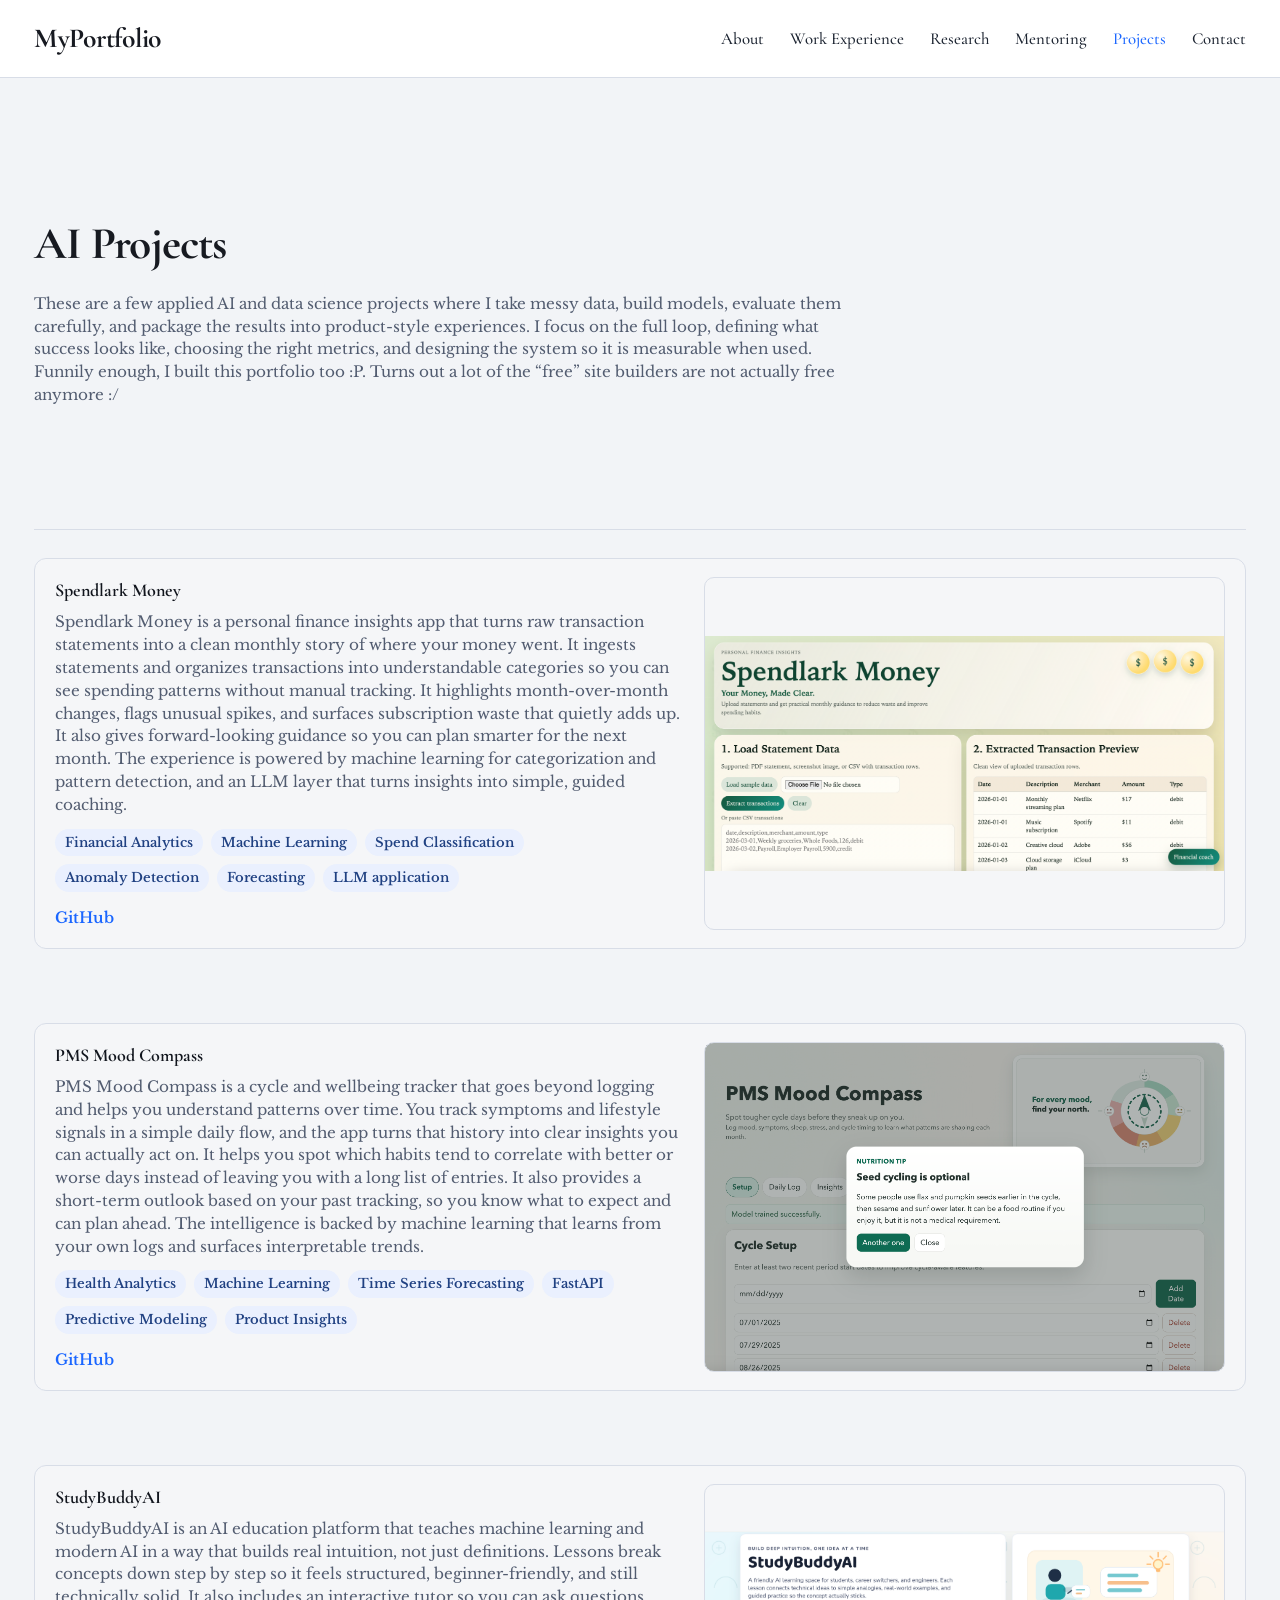
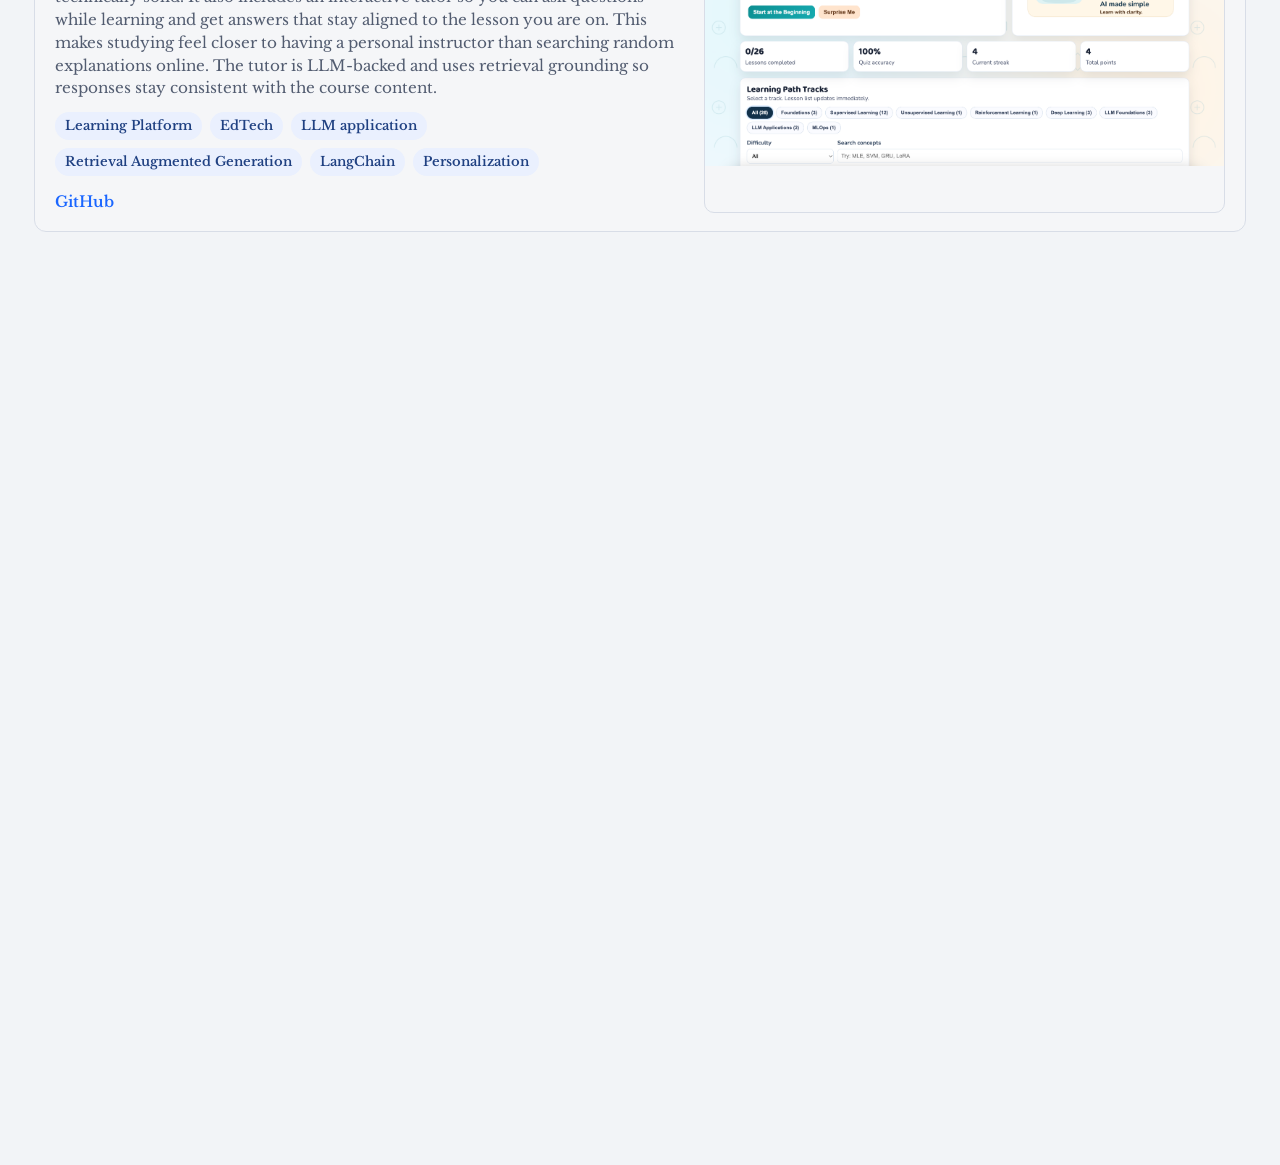
==== projects.html @ 2f1eee90 "Initial portfolio site" ====
<!DOCTYPE html>
<html lang="en">
  <head>
    <meta charset="UTF-8" />
    <meta name="viewport" content="width=device-width, initial-scale=1.0" />
    <title>MyPortfolio | Projects</title>
    <link rel="preconnect" href="https://fonts.googleapis.com" />
    <link rel="preconnect" href="https://fonts.gstatic.com" crossorigin />
    <link
      href="https://fonts.googleapis.com/css2?family=Cormorant+Garamond:wght@500;600;700&family=IBM+Plex+Mono:wght@400;500&family=Libre+Baskerville:wght@400;700&display=swap"
      rel="stylesheet"
    />
    <link rel="stylesheet" href="assets/styles.css" />
  </head>
  <body class="projects-page">
    <header class="site-header">
      <div class="header-inner">
        <a class="brand" href="index.html">MyPortfolio</a>
        <nav class="site-nav" aria-label="Primary">
          <a data-nav-link href="index.html">About</a>
          <a data-nav-link href="work-experience.html">Work Experience</a>
          <a data-nav-link href="research.html">Research</a>
          <a data-nav-link href="mentoring.html">Mentoring</a>
          <a data-nav-link href="projects.html">Projects</a>
          <a data-nav-link href="contact.html">Contact</a>
        </nav>
      </div>
    </header>

    <main class="page">
      <section class="hero compact reveal">
        <div>
          <h1>AI Projects</h1>
          <p>These are a few applied AI and data science projects where I take messy data, build models, evaluate them carefully, and package the results into product-style experiences. I focus on the full loop, defining what success looks like, choosing the right metrics, and designing the system so it is measurable when used. Funnily enough, I built this portfolio too :P. Turns out a lot of the &ldquo;free&rdquo; site builders are not actually free anymore :/</p>
        </div>
      </section>

      <section class="stack project-list reveal">
        <article class="card project-card">
          <div>
            <h3>Spendlark Money</h3>
            <p>
              Spendlark Money is a personal finance insights app that turns raw transaction statements
              into a clean monthly story of where your money went. It ingests statements and organizes
              transactions into understandable categories so you can see spending patterns without manual
              tracking. It highlights month-over-month changes, flags unusual spikes, and surfaces
              subscription waste that quietly adds up. It also gives forward-looking guidance so you can
              plan smarter for the next month. The experience is powered by machine learning for
              categorization and pattern detection, and an LLM layer that turns insights into simple,
              guided coaching.
            </p>
            <div class="chip-row">
              <span class="chip">Financial Analytics</span>
              <span class="chip">Machine Learning</span>
              <span class="chip">Spend Classification</span>
              <span class="chip">Anomaly Detection</span>
              <span class="chip">Forecasting</span>
              <span class="chip">LLM application</span>
            </div>
            <div class="project-actions">
              <a class="action-link" href="https://github.com/trshwetha7/Financial-Insights" target="_blank" rel="noreferrer">GitHub</a>
            </div>
          </div>
          <div class="project-media project-media-spendlark" role="img" aria-label="Spendlark Money screenshot"></div>
        </article>

        <article class="card project-card">
          <div>
            <h3>PMS Mood Compass</h3>
            <p>
              PMS Mood Compass is a cycle and wellbeing tracker that goes beyond logging and helps you
              understand patterns over time. You track symptoms and lifestyle signals in a simple daily
              flow, and the app turns that history into clear insights you can actually act on. It helps
              you spot which habits tend to correlate with better or worse days instead of leaving you
              with a long list of entries. It also provides a short-term outlook based on your past
              tracking, so you know what to expect and can plan ahead. The intelligence is backed by
              machine learning that learns from your own logs and surfaces interpretable trends.
            </p>
            <div class="chip-row">
              <span class="chip">Health Analytics</span>
              <span class="chip">Machine Learning</span>
              <span class="chip">Time Series Forecasting</span>
              <span class="chip">FastAPI</span>
              <span class="chip">Predictive Modeling</span>
              <span class="chip">Product Insights</span>
            </div>
            <div class="project-actions">
              <a class="action-link" href="https://github.com/trshwetha7/PMS-Mood-Tracker" target="_blank" rel="noreferrer">GitHub</a>
            </div>
          </div>
          <div class="project-media project-media-pms" role="img" aria-label="PMS Mood Compass screenshot"></div>
        </article>

        <article class="card project-card">
          <div>
            <h3>StudyBuddyAI</h3>
            <p>
              StudyBuddyAI is an AI education platform that teaches machine learning and modern AI in a
              way that builds real intuition, not just definitions. Lessons break concepts down step by
              step so it feels structured, beginner-friendly, and still technically solid. It also
              includes an interactive tutor so you can ask questions while learning and get answers that
              stay aligned to the lesson you are on. This makes studying feel closer to having a personal
              instructor than searching random explanations online. The tutor is LLM-backed and uses
              retrieval grounding so responses stay consistent with the course content.
            </p>
            <div class="chip-row">
              <span class="chip">Learning Platform</span>
              <span class="chip">EdTech</span>
              <span class="chip">LLM application</span>
              <span class="chip">Retrieval Augmented Generation</span>
              <span class="chip">LangChain</span>
              <span class="chip">Personalization</span>
            </div>
            <div class="project-actions">
              <a class="action-link" href="https://github.com/trshwetha7/Study-Buddy-AI" target="_blank" rel="noreferrer">GitHub</a>
            </div>
          </div>
          <div class="project-media project-media-studybuddy" role="img" aria-label="StudyBuddyAI screenshot"></div>
        </article>

        <article class="card project-card">
          <div>
            <h3>SQL Sprint</h3>
            <p>
              SQL Sprint is a realistic SQL interview practice platform designed to mirror real screening
              rounds. It uses business-style datasets across domains so the questions feel like what
              companies actually ask. Your queries are evaluated using real query outputs, which keeps
              scoring objective and repeatable. The platform also explains mistakes clearly so you learn
              the patterns behind the problems, not just the final answer. It includes an LLM-based
              helper to guide debugging and reasoning while keeping the evaluation grounded in SQL
              correctness.
            </p>
            <div class="chip-row">
              <span class="chip">SQL</span>
              <span class="chip">LangChain</span>
              <span class="chip">Data Evaluation</span>
              <span class="chip">Full-Stack Web App</span>
              <span class="chip">Evaluation Frameworks</span>
            </div>
            <div class="project-actions">
              <a class="action-link" href="https://github.com/trshwetha7/SQL-Builder" target="_blank" rel="noreferrer">GitHub</a>
            </div>
          </div>
          <div class="project-media project-media-sqlsprint" role="img" aria-label="SQL Sprint screenshot"></div>
        </article>

        <article class="card project-card">
          <div>
            <h3>GlowKind</h3>
            <p>
              GlowKind is an AI-assisted beauty product search and comparison app that makes clean
              shopping feel simple instead of overwhelming. You can search a product and immediately see
              ingredient and packaging signals explained in plain language. It highlights ingredient
              watch-outs, summarizes safety and sustainability signals, and makes it easier to compare
              products within the same category. It also recommends cleaner alternatives that are actually
              relevant to what you are shopping for. The scoring is backed by machine learning so product
              comparisons stay consistent rather than relying on vague marketing claims.
            </p>
            <div class="chip-row">
              <span class="chip">Consumer Product</span>
              <span class="chip">Sustainability</span>
              <span class="chip">Machine Learning</span>
              <span class="chip">Search</span>
              <span class="chip">Recommendations</span>
              <span class="chip">Ranking and Scoring</span>
            </div>
            <div class="project-actions">
              <a class="action-link" href="https://github.com/trshwetha7/Product-Comparison" target="_blank" rel="noreferrer">GitHub</a>
            </div>
          </div>
          <div class="project-media project-media-glowkind" role="img" aria-label="GlowKind screenshot"></div>
        </article>
      </section>
    </main>

    <script src="assets/main.js"></script>
  </body>
</html>
---- assets/styles.css ----
:root {
  --bg: #f2f4f7;
  --surface: #f5f6f8;
  --header: #ffffff;
  --text: #171a21;
  --muted: #525c70;
  --line: #d8dde7;
  --accent: #1a66ff;
  --radius: 12px;
  --max-width: 1320px;
}

* {
  box-sizing: border-box;
}

html,
body {
  margin: 0;
  padding: 0;
}

body {
  font-family: "Libre Baskerville", Georgia, serif;
  font-size: 1.03rem;
  color: var(--text);
  background: var(--bg);
  line-height: 1.5;
}

a {
  color: inherit;
  text-decoration: none;
}

.site-header {
  position: sticky;
  top: 0;
  z-index: 40;
  border-bottom: 1px solid var(--line);
  background: rgba(255, 255, 255, 0.94);
  backdrop-filter: blur(6px);
}

.header-inner {
  max-width: var(--max-width);
  margin: 0 auto;
  padding: 18px 34px;
  display: flex;
  align-items: center;
  justify-content: space-between;
  gap: 22px;
}

.brand {
  font-family: "Cormorant Garamond", "Times New Roman", serif;
  font-size: 1.82rem;
  font-weight: 700;
  letter-spacing: -0.01em;
}

.site-nav {
  display: flex;
  align-items: center;
  gap: 26px;
  flex-wrap: wrap;
}

.site-nav a {
  font-family: "Cormorant Garamond", "Times New Roman", serif;
  font-size: 1.16rem;
  font-weight: 500;
  color: #1c2431;
  transition: color 0.2s ease;
  white-space: nowrap;
}

.site-nav a:hover,
.site-nav a.active {
  color: var(--accent);
}

.page {
  max-width: var(--max-width);
  margin: 0 auto;
  padding: 38px 34px 72px;
}

.hero {
  display: grid;
  grid-template-columns: minmax(0, 1.75fr) minmax(220px, 0.7fr);
  gap: 36px;
  align-items: start;
  border-bottom: 1px solid var(--line);
  padding: 16px 0 36px;
  margin-bottom: 0;
}

.home-page .hero {
  min-height: clamp(520px, calc(100vh - 220px), 680px);
  align-content: center;
  padding-bottom: 32px;
}

.hero.compact {
  min-height: 250px;
  align-content: center;
}

.hero h1,
.section-title {
  margin: 0 0 14px;
  font-family: "Cormorant Garamond", "Times New Roman", serif;
  font-size: clamp(2.12rem, 3.55vw, 2.95rem);
  font-weight: 700;
  line-height: 1.1;
  letter-spacing: -0.02em;
}

.hero p {
  margin: 0;
  max-width: 980px;
  color: var(--muted);
  font-size: 0.95rem;
}

.home-page .hero h1 {
  margin-bottom: 30px;
}

.about-copy p + p {
  margin-top: 18px;
}

.stack {
  justify-self: end;
  padding-top: 56px;
}

.profile-photo-card {
  margin-bottom: 16px;
}

.profile-photo {
  width: min(220px, 32vw);
  aspect-ratio: 3 / 4;
  object-fit: cover;
  object-position: center;
  border-radius: 12px;
  border: 1px solid var(--line);
  display: block;
  background: #dfe4ec;
}

.connect-card {
  padding: 0;
}

.eyebrow {
  margin: 0 0 10px;
  font-size: 1.1rem;
  text-transform: uppercase;
  letter-spacing: 0.06em;
  font-weight: 600;
}

.icon-row {
  display: flex;
  align-items: center;
  gap: 11px;
}

.icon-link {
  width: 42px;
  height: 42px;
  border: 1px solid #c9cfdb;
  border-radius: 999px;
  display: inline-flex;
  align-items: center;
  justify-content: center;
  font-size: 0.95rem;
  color: #29384f;
  background: transparent;
  transition: border-color 0.2s ease, color 0.2s ease;
}

.icon-link svg {
  width: 18px;
  height: 18px;
  fill: currentColor;
}

.entry-heading {
  display: inline-flex;
  align-items: center;
  gap: 10px;
}

.entry-logo {
  width: 22px;
  height: 22px;
  object-fit: contain;
  flex-shrink: 0;
  border-radius: 4px;
}

.icon-link:hover {
  color: var(--accent);
  border-color: var(--accent);
}

.section {
  margin-top: 56px;
}

#education.section {
  margin-top: 26px;
}

#expertise.section {
  margin-top: 72px;
}

.section h2 {
  margin: 0 0 18px;
  font-family: "Cormorant Garamond", "Times New Roman", serif;
  font-size: clamp(2.02rem, 3.15vw, 2.72rem);
  font-weight: 700;
  line-height: 1.12;
  letter-spacing: -0.015em;
}

.card-grid {
  display: grid;
  gap: 18px;
}

.card-grid.two {
  grid-template-columns: repeat(2, minmax(0, 1fr));
}

.card-grid.three {
  grid-template-columns: repeat(3, minmax(0, 1fr));
}

.card-grid.mentoring-list {
  gap: 42px;
}

.mentoring-page .hero.compact {
  min-height: 42vh;
}

.mentoring-page .mentoring-list {
  margin-top: 26px;
  gap: 72px;
}

.mentoring-page .mentoring-list .card {
  padding: 24px 26px;
}

.mentoring-page .mentoring-list .card h3 {
  font-size: 1.28rem;
}

.mentoring-page .mentoring-list .card p {
  font-size: 1.03rem;
  line-height: 1.65;
}

.mentoring-page .timeline-date {
  font-size: 1.02rem;
}

.research-page .hero.compact {
  min-height: 44vh;
}

.research-page .research-list {
  margin-top: 28px;
  gap: 110px;
}

.projects-page .hero.compact {
  min-height: 46vh;
}

.projects-page .hero h1 {
  margin-bottom: 24px;
}

.projects-page .project-list {
  display: grid;
  gap: 74px;
  margin-top: 28px;
  padding-top: 0;
}

.card {
  border: 1px solid var(--line);
  border-radius: var(--radius);
  padding: 18px 20px;
  background: var(--surface);
}

.card h3 {
  margin: 0 0 8px;
  font-family: "Cormorant Garamond", "Times New Roman", serif;
  font-size: 1.13rem;
  font-weight: 650;
  line-height: 1.45;
  color: #11151d;
}

.card p {
  margin: 0;
  color: var(--muted);
  font-size: 0.95rem;
  line-height: 1.5;
}

.meta {
  margin-top: 20px;
  padding-top: 16px;
  border-top: 1px solid var(--line);
  font-size: 0.98rem;
  line-height: 1.55;
}

.meta strong {
  color: #2d3c56;
}

#expertise .card {
  padding: 16px 18px;
}

#expertise .card h3 {
  font-weight: 700;
  color: #0d1118;
}

#expertise .card p:first-of-type {
  margin-bottom: 14px;
}

#education .card > p:not(.meta) {
  margin-bottom: 8px;
}

#education .card .degree {
  margin-bottom: 8px;
  font-weight: 600;
  color: #2b364b;
  font-size: 0.93rem;
}

#education .card .specialization {
  margin: 0 0 10px;
  color: #5a657c;
  font-size: 0.9rem;
}

#education .card .meta {
  margin-top: 20px;
  padding-top: 18px;
  font-size: 0.9rem;
}

#expertise .meta {
  margin-top: 20px;
  padding-top: 18px;
  font-family: "IBM Plex Mono", "SFMono-Regular", Menlo, monospace;
  font-size: 0.88rem;
  letter-spacing: 0.01em;
  line-height: 1.7;
}

#expertise .meta strong {
  font-family: "IBM Plex Mono", "SFMono-Regular", Menlo, monospace;
  font-size: 0.95rem;
  font-weight: 700;
  letter-spacing: 0;
  vertical-align: baseline;
}

.chip-row {
  margin-top: 12px;
  display: flex;
  flex-wrap: wrap;
  gap: 8px;
}

.chip {
  border-radius: 999px;
  padding: 4px 10px;
  font-size: 0.82rem;
  font-weight: 600;
  background: #eaf0fe;
  color: #204182;
}

.timeline {
  margin: 0;
  padding: 0;
  list-style: none;
  position: relative;
}

.timeline::before {
  content: "";
  position: absolute;
  top: 6px;
  bottom: 6px;
  left: 7px;
  width: 2px;
  background: var(--line);
}

.timeline-item {
  position: relative;
  padding-left: 38px;
  margin-bottom: 30px;
}

.timeline-item::before {
  content: "";
  position: absolute;
  top: 7px;
  left: 0;
  width: 14px;
  height: 14px;
  border: 2px solid #7b8598;
  border-radius: 50%;
  background: #fff;
}

.timeline-head {
  display: flex;
  align-items: baseline;
  justify-content: space-between;
  gap: 14px;
  flex-wrap: wrap;
}

.timeline-title {
  margin: 0;
  font-family: "Cormorant Garamond", "Times New Roman", serif;
  font-size: 1.72rem;
  font-weight: 700;
  line-height: 1.2;
  letter-spacing: -0.01em;
}

.timeline-date {
  font-family: "IBM Plex Mono", "SFMono-Regular", Menlo, monospace;
  font-size: 0.95rem;
  color: #5b667b;
}

.timeline-org {
  margin: 3px 0 7px;
  font-size: 1.3rem;
}

.timeline-location {
  margin: 0;
  font-family: "IBM Plex Mono", "SFMono-Regular", Menlo, monospace;
  font-size: 0.95rem;
  color: #5b667b;
}

.timeline-desc {
  margin: 10px 0 0;
  color: var(--muted);
  font-size: 0.93rem;
  max-width: 980px;
}

.work-page .timeline {
  margin-top: 16px;
}

.work-page .timeline::before {
  top: 12px;
}

.work-page .timeline-head {
  margin-bottom: 6px;
}

.work-page .timeline-item {
  margin-bottom: 46px;
}

.project-card {
  display: grid;
  grid-template-columns: minmax(0, 1.2fr) minmax(280px, 1fr);
  gap: 24px;
}

.project-media {
  min-height: 260px;
  border-radius: 10px;
  border: 1px solid var(--line);
  background:
    radial-gradient(circle at 82% 30%, rgba(17, 98, 255, 0.26), transparent 36%),
    radial-gradient(circle at 20% 80%, rgba(13, 170, 120, 0.16), transparent 32%),
    linear-gradient(135deg, #1d2533, #2a3d5d);
  background-position: center;
  background-repeat: no-repeat;
  background-size: cover;
}

.project-media-spendlark {
  background-image: url("project-images/SpendLark.png");
  background-size: contain;
  background-position: center;
  background-repeat: no-repeat;
  background-color: var(--surface);
}

.project-media-pms {
  background-image:
    url("project-images/PMSMoodCompass.png"),
    radial-gradient(circle at 82% 30%, rgba(17, 98, 255, 0.26), transparent 36%),
    radial-gradient(circle at 20% 80%, rgba(13, 170, 120, 0.16), transparent 32%),
    linear-gradient(135deg, #1d2533, #2a3d5d);
}

.project-media-studybuddy {
  background-image: url("project-images/StudyBuddyAI.png");
  background-size: contain;
  background-position: center;
  background-repeat: no-repeat;
  background-color: var(--surface);
}

.project-media-sqlsprint {
  background-image:
    url("project-images/SQLSprint.png"),
    radial-gradient(circle at 82% 30%, rgba(17, 98, 255, 0.26), transparent 36%),
    radial-gradient(circle at 20% 80%, rgba(13, 170, 120, 0.16), transparent 32%),
    linear-gradient(135deg, #1d2533, #2a3d5d);
}

.project-media-glowkind {
  background-image:
    url("project-images/GlowKind.png"),
    radial-gradient(circle at 82% 30%, rgba(17, 98, 255, 0.26), transparent 36%),
    radial-gradient(circle at 20% 80%, rgba(13, 170, 120, 0.16), transparent 32%),
    linear-gradient(135deg, #1d2533, #2a3d5d);
}

.project-actions {
  display: flex;
  gap: 14px;
  margin-top: 15px;
}

.action-link {
  color: var(--accent);
  font-weight: 600;
  font-size: 0.95rem;
}

.recommendation-links {
  display: grid;
  gap: 10px;
}

.recommendation-links .action-link {
  width: fit-content;
}

.publication-line {
  margin: 8px 0 0;
  font-family: "IBM Plex Mono", "SFMono-Regular", Menlo, monospace;
  color: #5b667b;
  font-size: 0.88rem;
}

.research-overview {
  margin-top: 16px !important;
}

.contact-layout {
  display: grid;
  grid-template-columns: minmax(260px, 0.8fr) minmax(0, 1.2fr);
  gap: 24px;
}

.contact-panel {
  border: 1px solid var(--line);
  border-radius: var(--radius);
  background: var(--surface);
  padding: 20px;
}

.contact-list {
  display: grid;
  gap: 8px;
  margin-bottom: 18px;
}

.contact-list span {
  color: #576179;
  font-size: 0.92rem;
  text-transform: uppercase;
  letter-spacing: 0.03em;
}

.contact-list a {
  font-size: 1rem;
  color: var(--accent);
  font-weight: 600;
}

.contact-form {
  display: grid;
  gap: 14px;
}

.form-grid {
  display: grid;
  grid-template-columns: 1fr 1fr;
  gap: 12px;
}

.field {
  display: grid;
  gap: 6px;
}

.field label {
  font-weight: 600;
  font-size: 0.95rem;
}

.field input,
.field textarea {
  width: 100%;
  border-radius: 8px;
  border: 1px solid var(--line);
  padding: 11px 12px;
  font-size: 0.95rem;
  font-family: inherit;
  color: var(--text);
  background: #fff;
}

.field textarea {
  min-height: 144px;
  resize: vertical;
}

.btn {
  border: 0;
  border-radius: 8px;
  background: #111723;
  color: #fff;
  font-size: 0.98rem;
  font-weight: 600;
  padding: 12px 18px;
  width: fit-content;
  cursor: pointer;
}

.btn:hover {
  background: #1d293d;
}

.reveal {
  opacity: 0;
  transform: translateY(40px) scale(0.985);
  filter: blur(5px);
  transition:
    opacity 0.9s cubic-bezier(0.22, 1, 0.36, 1),
    transform 0.9s cubic-bezier(0.22, 1, 0.36, 1),
    filter 0.8s cubic-bezier(0.22, 1, 0.36, 1);
  transition-delay: var(--reveal-delay, 0s);
}

.reveal.is-visible {
  opacity: 1;
  transform: translateY(0) scale(1);
  filter: blur(0);
}

.home-page .hero .reveal {
  transition-delay: 0.05s;
}

@media (max-width: 1300px) {
  .brand {
    font-size: 1.72rem;
  }

  .site-nav a {
    font-size: 1.05rem;
  }
}

@media (max-width: 980px) {
  .header-inner {
    padding: 14px 16px;
  }

  .site-nav {
    gap: 12px;
  }

  .site-nav a {
    font-size: 1rem;
  }

  .page {
    padding: 24px 16px 48px;
  }

  .hero,
  .contact-layout,
  .project-card {
    grid-template-columns: 1fr;
  }

  .hero {
    gap: 18px;
    padding-bottom: 34px;
    margin-bottom: 30px;
  }

  .home-page .hero {
    min-height: auto;
    padding-bottom: 34px;
  }

  .mentoring-page .hero.compact {
    min-height: auto;
  }

  .mentoring-page .mentoring-list {
    margin-top: 18px;
    gap: 44px;
  }

  .research-page .hero.compact {
    min-height: auto;
  }

  .research-page .research-list {
    margin-top: 18px;
    gap: 46px;
  }

  .projects-page .hero.compact {
    min-height: auto;
  }

  .projects-page .project-list {
    margin-top: 18px;
    gap: 40px;
  }

  #education.section,
  #expertise.section {
    margin-top: 44px;
  }

  .stack {
    justify-self: start;
    padding-top: 0;
  }

  .profile-photo {
    width: min(210px, 52vw);
  }

  .card-grid.two,
  .card-grid.three,
  .form-grid {
    grid-template-columns: 1fr;
  }
}
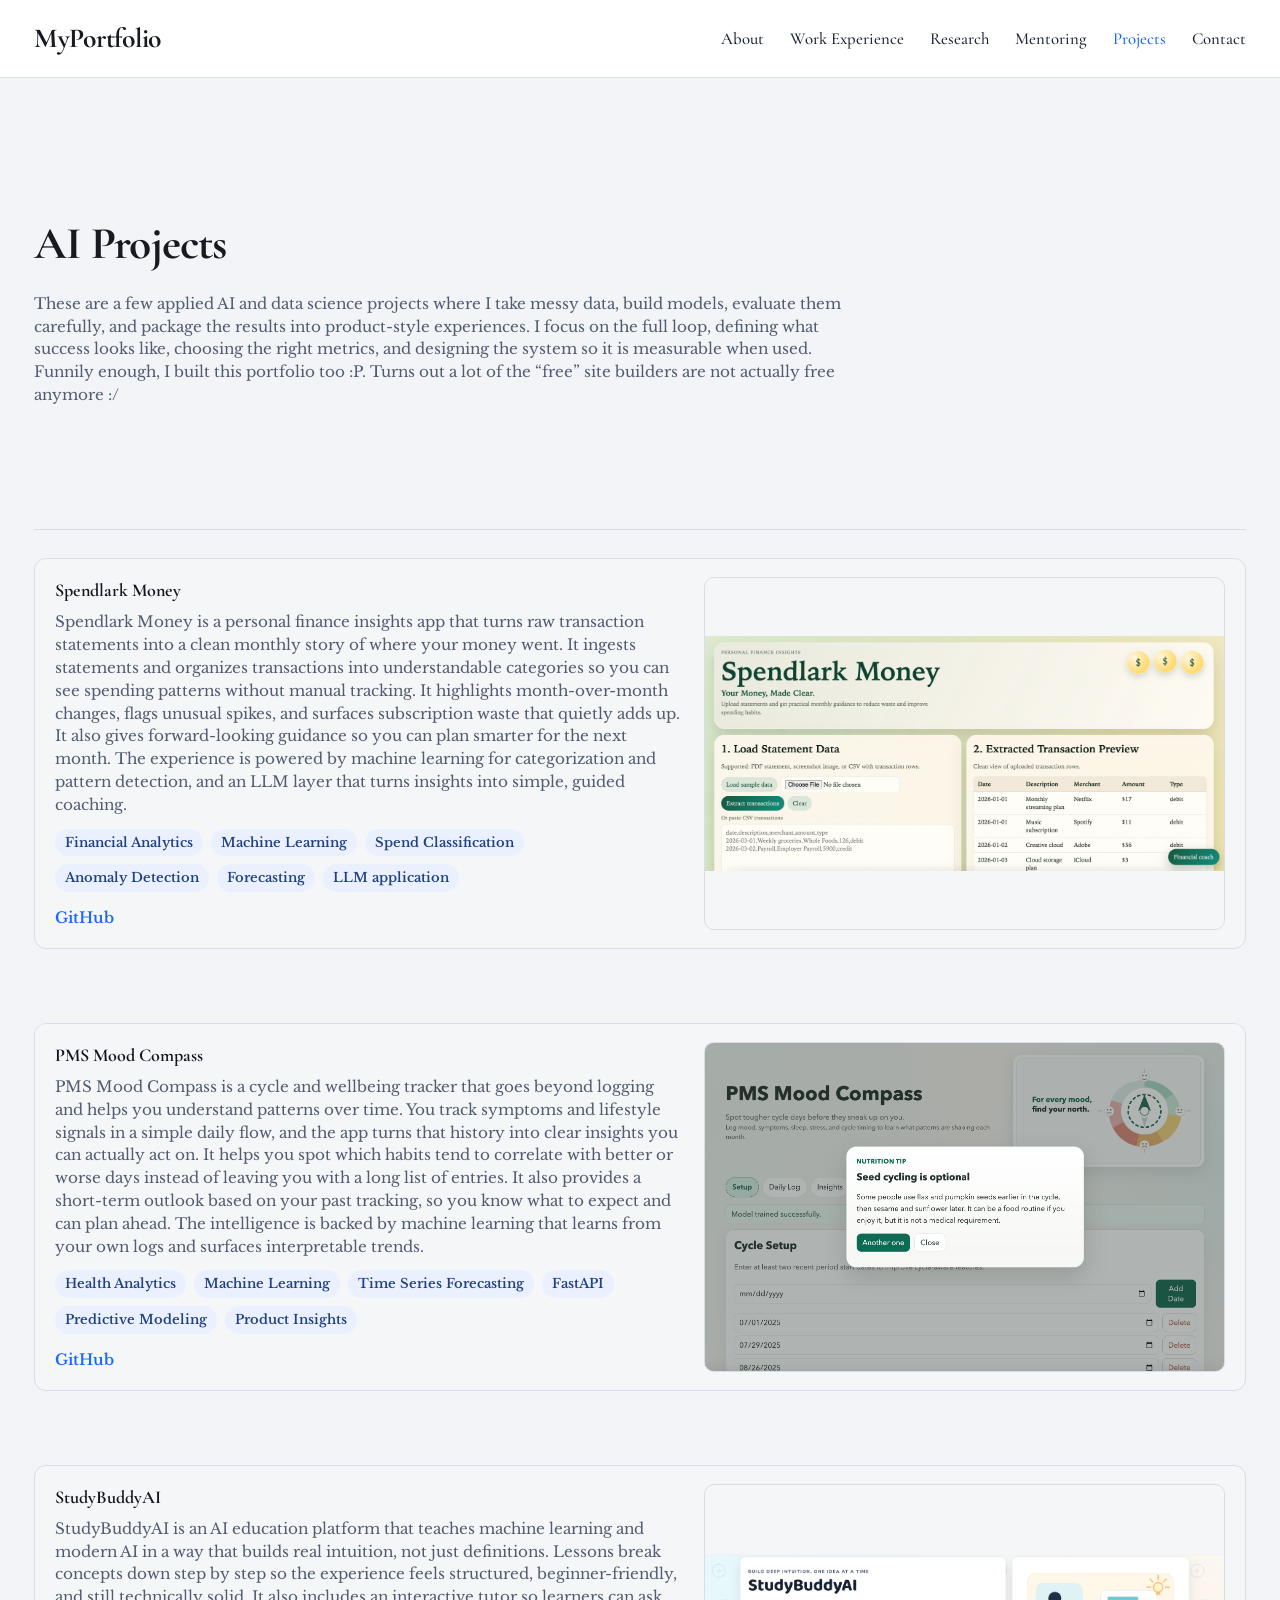
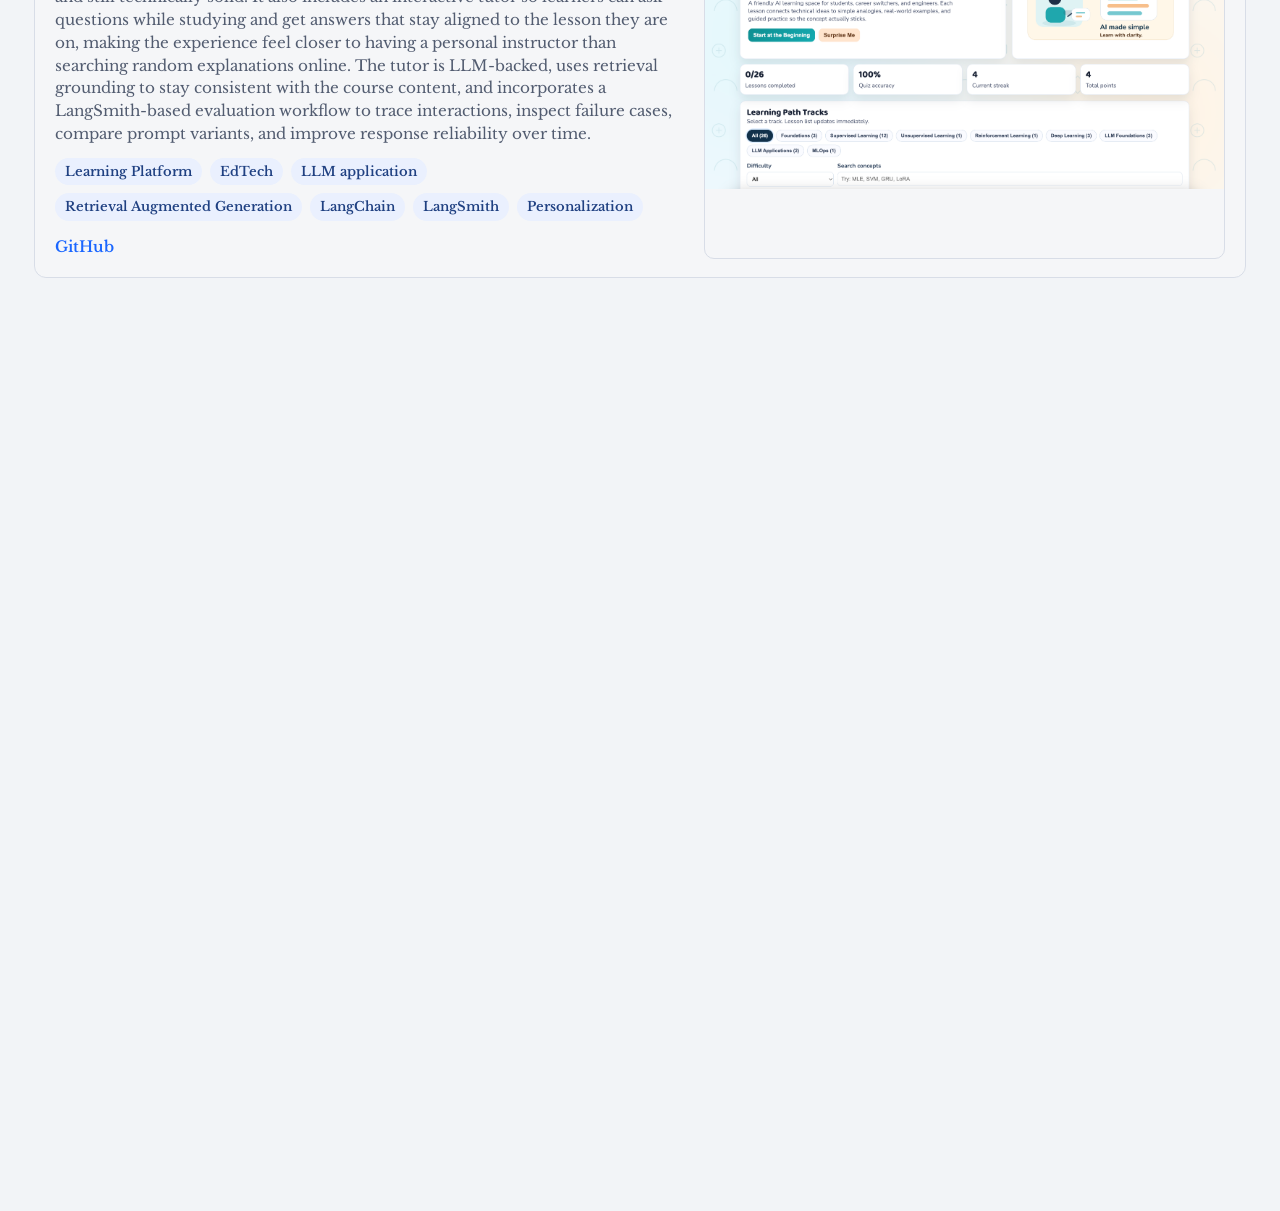
==== commit 2e6b7023: "Update StudyBuddyAI copy and add LangSmith tag" ====
--- a/projects.html
+++ b/projects.html
@@ -97,11 +97,13 @@
             <p>
               StudyBuddyAI is an AI education platform that teaches machine learning and modern AI in a
               way that builds real intuition, not just definitions. Lessons break concepts down step by
-              step so it feels structured, beginner-friendly, and still technically solid. It also
-              includes an interactive tutor so you can ask questions while learning and get answers that
-              stay aligned to the lesson you are on. This makes studying feel closer to having a personal
-              instructor than searching random explanations online. The tutor is LLM-backed and uses
-              retrieval grounding so responses stay consistent with the course content.
+              step so the experience feels structured, beginner-friendly, and still technically solid. It
+              also includes an interactive tutor so learners can ask questions while studying and get
+              answers that stay aligned to the lesson they are on, making the experience feel closer to
+              having a personal instructor than searching random explanations online. The tutor is
+              LLM-backed, uses retrieval grounding to stay consistent with the course content, and
+              incorporates a LangSmith-based evaluation workflow to trace interactions, inspect failure
+              cases, compare prompt variants, and improve response reliability over time.
             </p>
             <div class="chip-row">
               <span class="chip">Learning Platform</span>
@@ -109,6 +111,7 @@
               <span class="chip">LLM application</span>
               <span class="chip">Retrieval Augmented Generation</span>
               <span class="chip">LangChain</span>
+              <span class="chip">LangSmith</span>
               <span class="chip">Personalization</span>
             </div>
             <div class="project-actions">
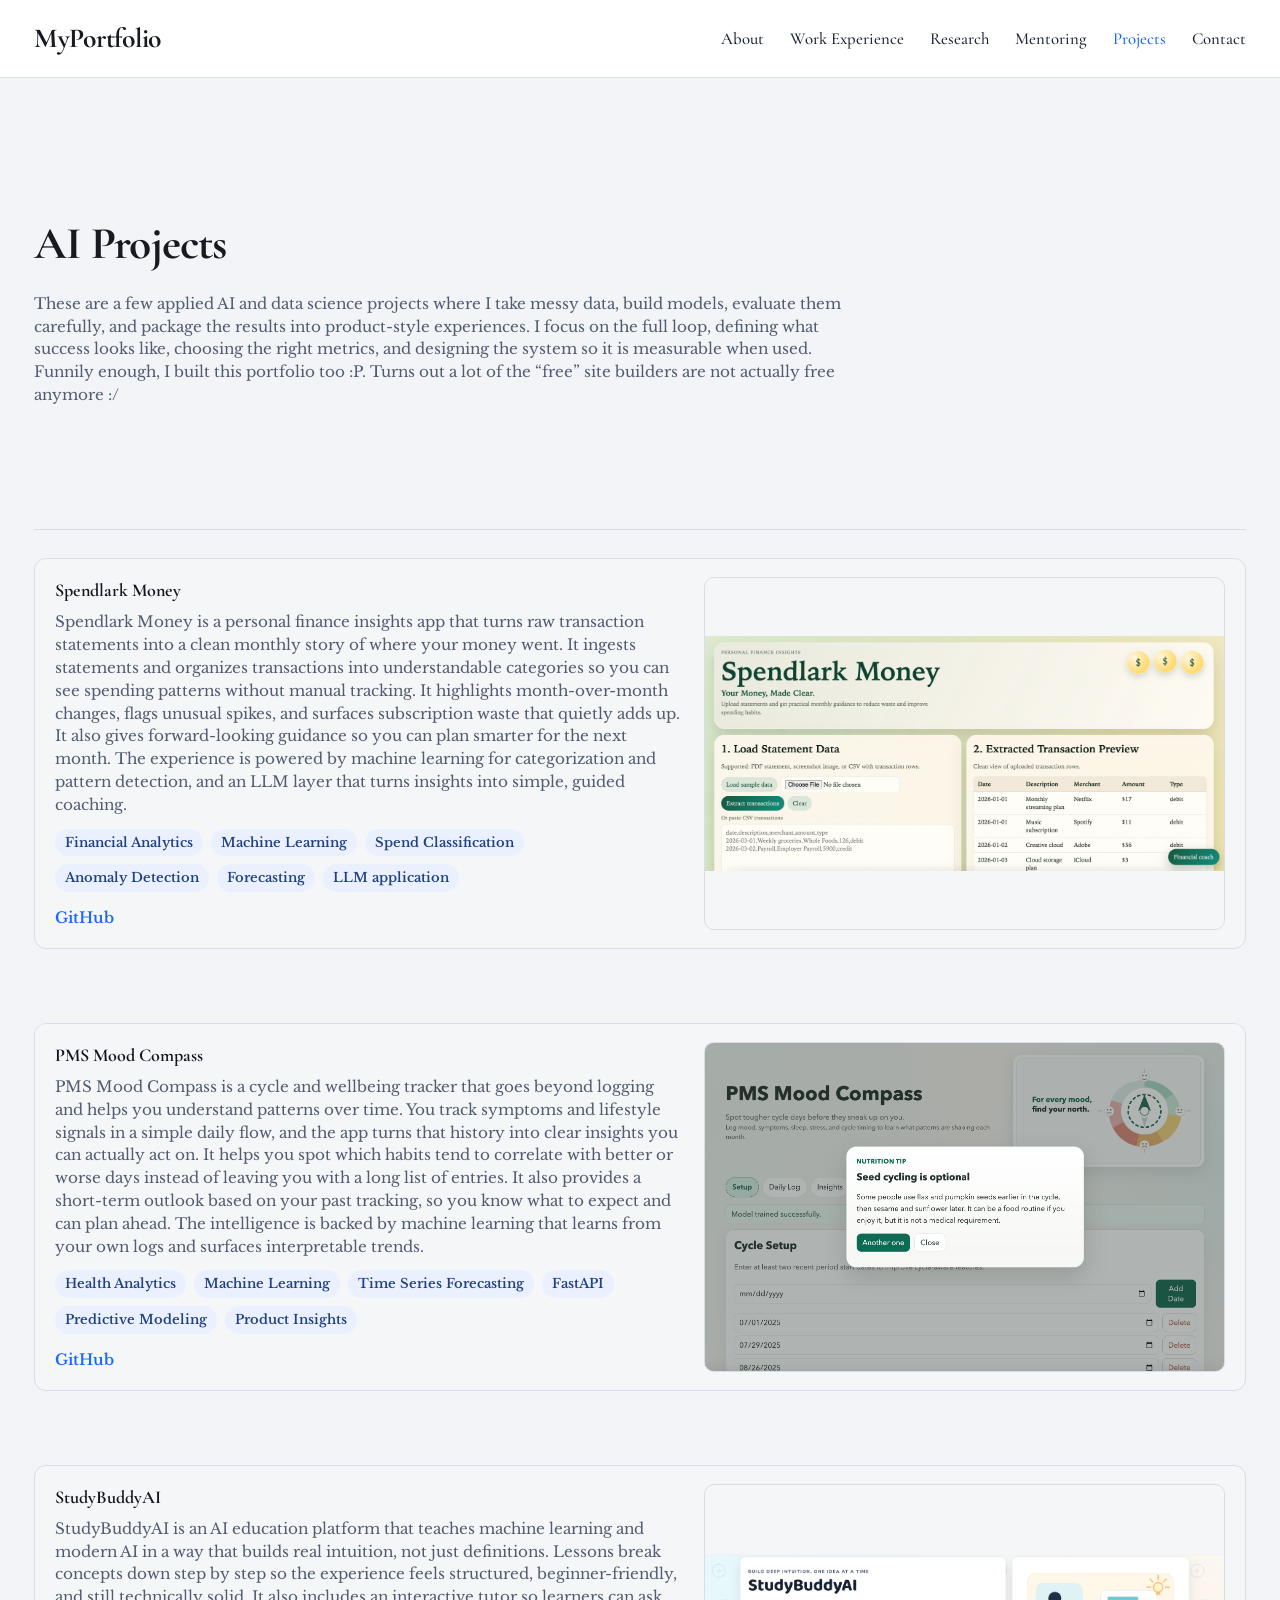
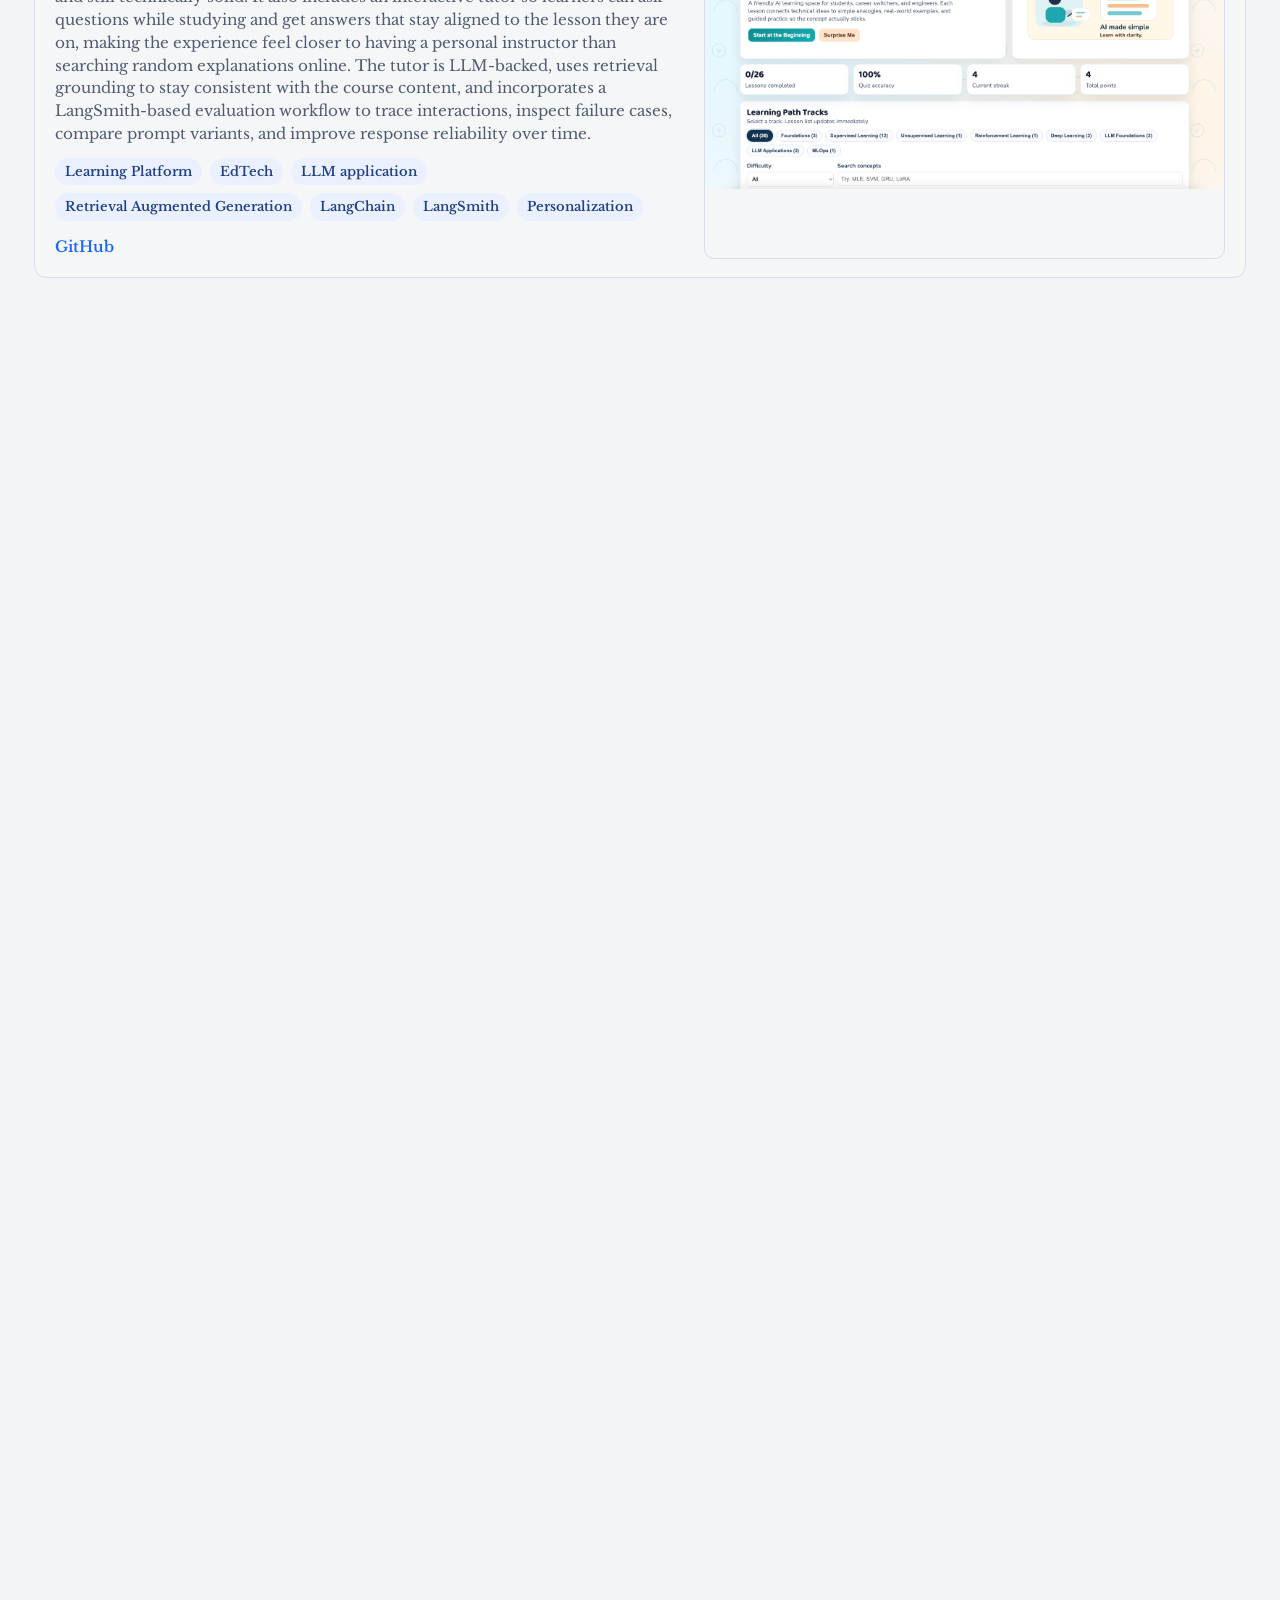
==== commit 2add4d56: "Add Fraud Detection project card" ====
--- a/projects.html
+++ b/projects.html
@@ -123,6 +123,35 @@
 
         <article class="card project-card">
           <div>
+            <h3>Fraud Detection Analysis</h3>
+            <p>
+              This is an end-to-end machine learning project built on transaction-level data to detect
+              suspicious financial activity. It starts with exploratory analysis to understand fraud
+              patterns across transaction type, amount, and timing, then builds interpretable features
+              that capture how risky behavior shows up in payment flows. The project compares
+              classification models, handles class imbalance carefully, and tunes the decision threshold
+              to balance fraud capture against false alerts. It also includes model interpretation and
+              prediction scoring so the output is not just accurate, but usable in a practical
+              fraud-review setting.
+            </p>
+            <div class="chip-row">
+              <span class="chip">Fraud Analytics</span>
+              <span class="chip">Machine Learning</span>
+              <span class="chip">Classification Modeling</span>
+              <span class="chip">Feature Engineering</span>
+              <span class="chip">Risk Modeling</span>
+              <span class="chip">Model Interpretation</span>
+              <span class="chip">Precision-Recall Analysis</span>
+            </div>
+            <div class="project-actions">
+              <a class="action-link" href="https://github.com/trshwetha7/Fraud-Detection" target="_blank" rel="noreferrer">GitHub</a>
+            </div>
+          </div>
+          <div class="project-media project-media-fraud" role="img" aria-label="Fraud Detection Analysis screenshot"></div>
+        </article>
+
+        <article class="card project-card">
+          <div>
             <h3>SQL Sprint</h3>
             <p>
               SQL Sprint is a realistic SQL interview practice platform designed to mirror real screening
--- a/assets/styles.css
+++ b/assets/styles.css
@@ -537,6 +537,14 @@
   background-color: var(--surface);
 }
 
+.project-media-fraud {
+  background-image:
+    url("project-images/FraudDetection.png"),
+    radial-gradient(circle at 82% 30%, rgba(17, 98, 255, 0.26), transparent 36%),
+    radial-gradient(circle at 20% 80%, rgba(13, 170, 120, 0.16), transparent 32%),
+    linear-gradient(135deg, #1d2533, #2a3d5d);
+}
+
 .project-media-sqlsprint {
   background-image:
     url("project-images/SQLSprint.png"),
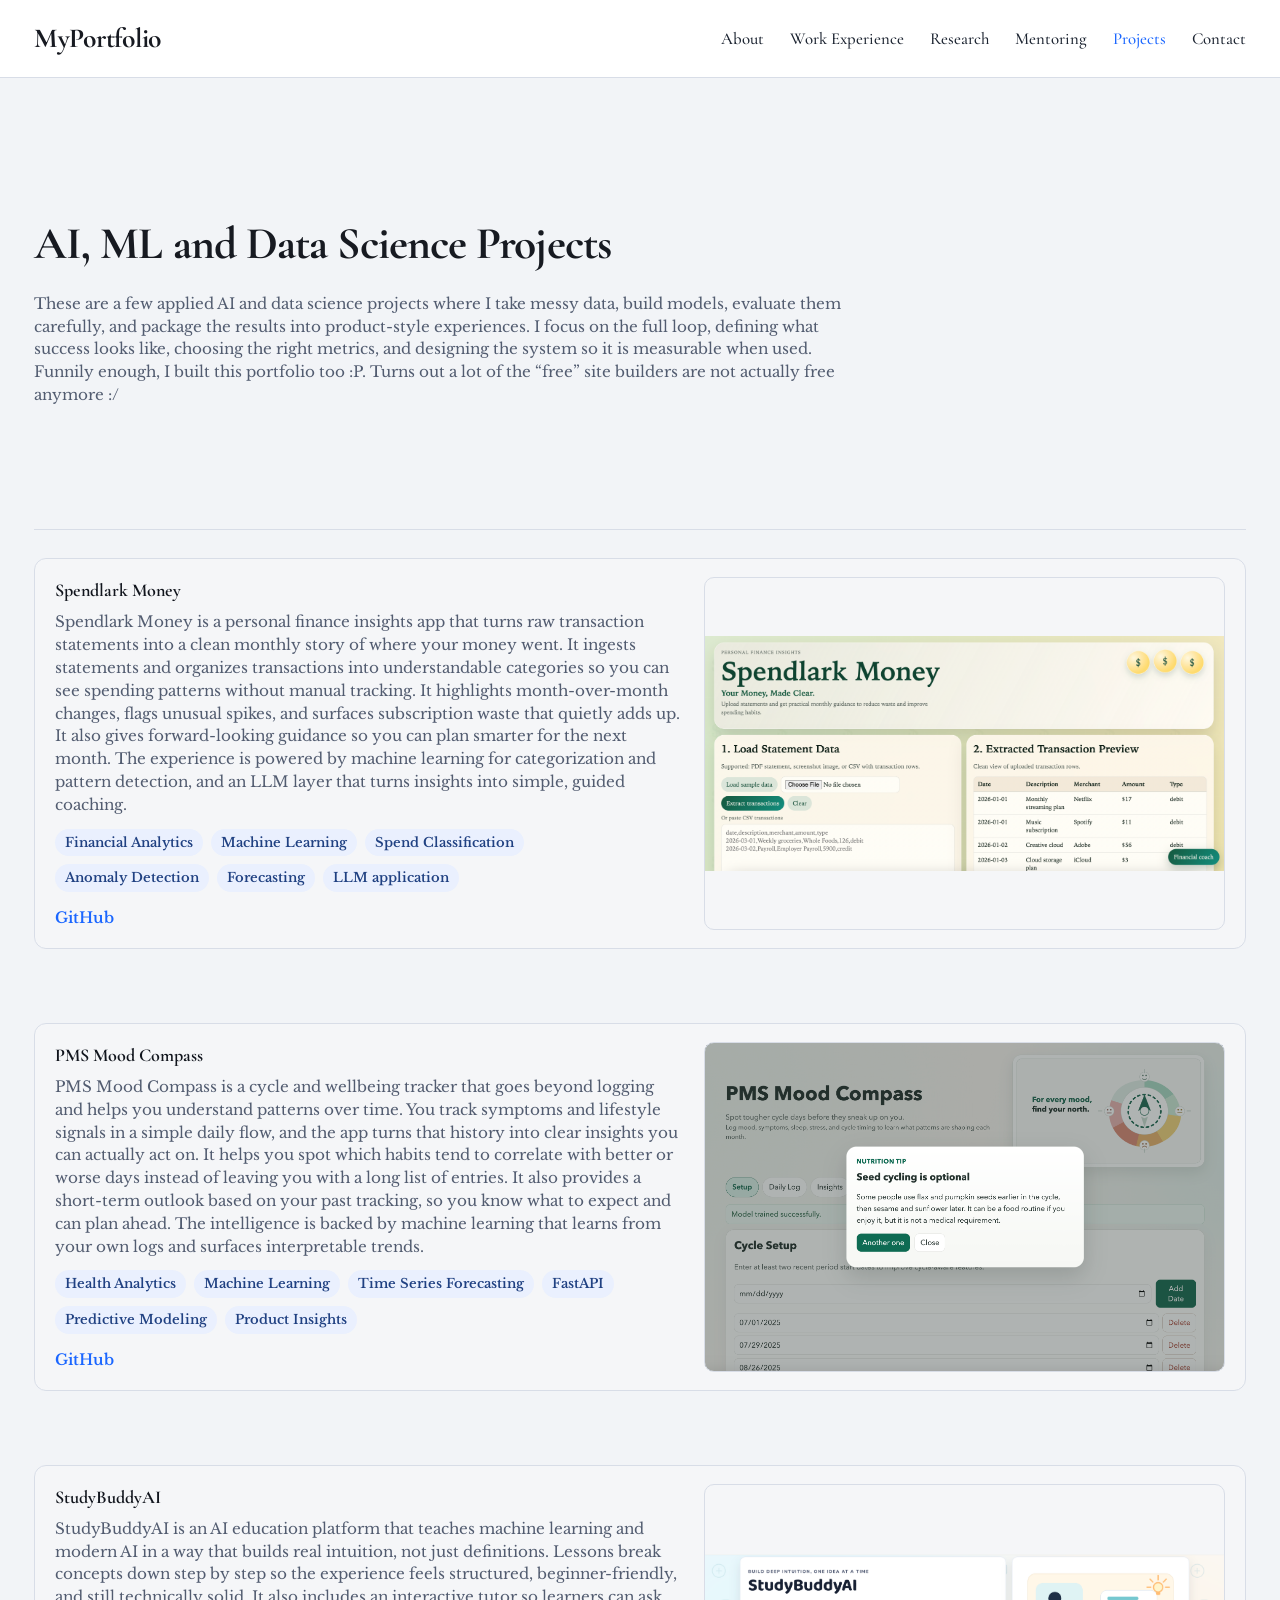
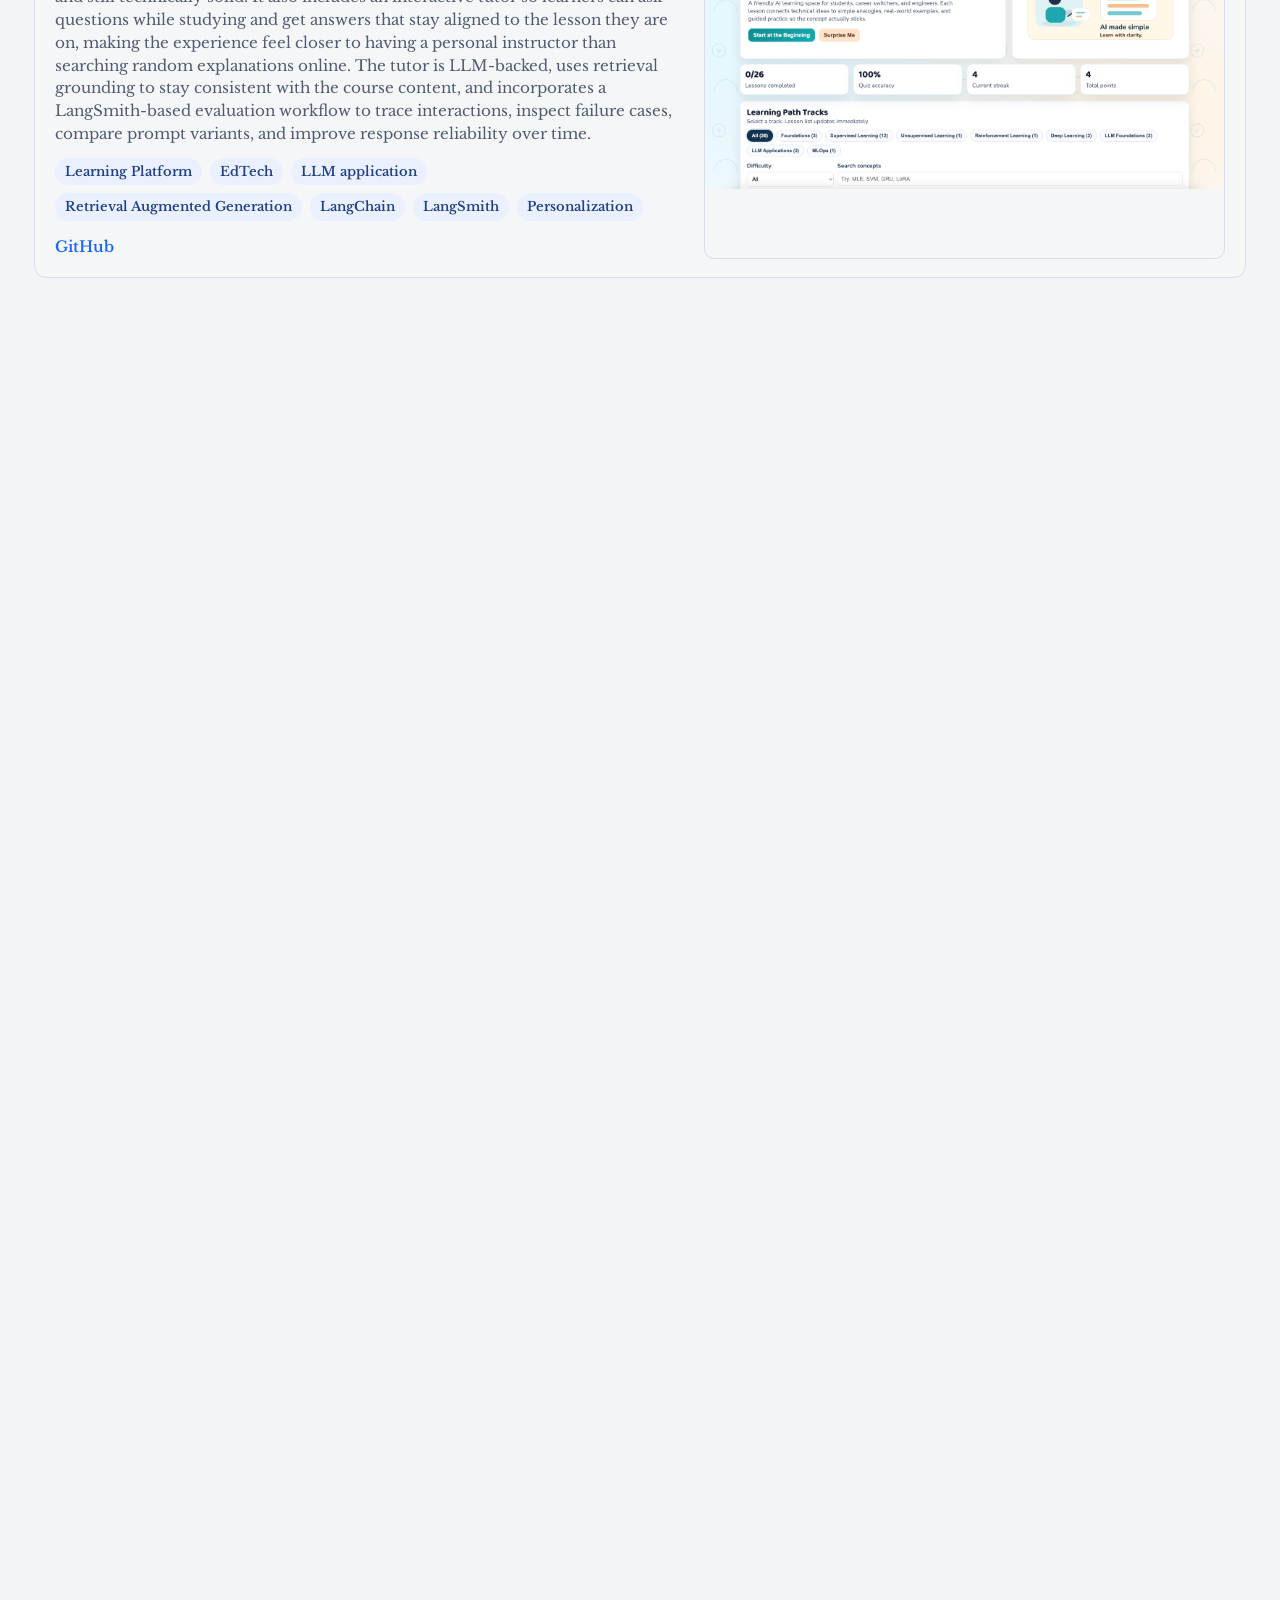
==== commit 722b4c43: "Update projects page heading" ====
--- a/projects.html
+++ b/projects.html
@@ -30,7 +30,7 @@
     <main class="page">
       <section class="hero compact reveal">
         <div>
-          <h1>AI Projects</h1>
+          <h1>AI, ML and Data Science Projects</h1>
           <p>These are a few applied AI and data science projects where I take messy data, build models, evaluate them carefully, and package the results into product-style experiences. I focus on the full loop, defining what success looks like, choosing the right metrics, and designing the system so it is measurable when used. Funnily enough, I built this portfolio too :P. Turns out a lot of the &ldquo;free&rdquo; site builders are not actually free anymore :/</p>
         </div>
       </section>
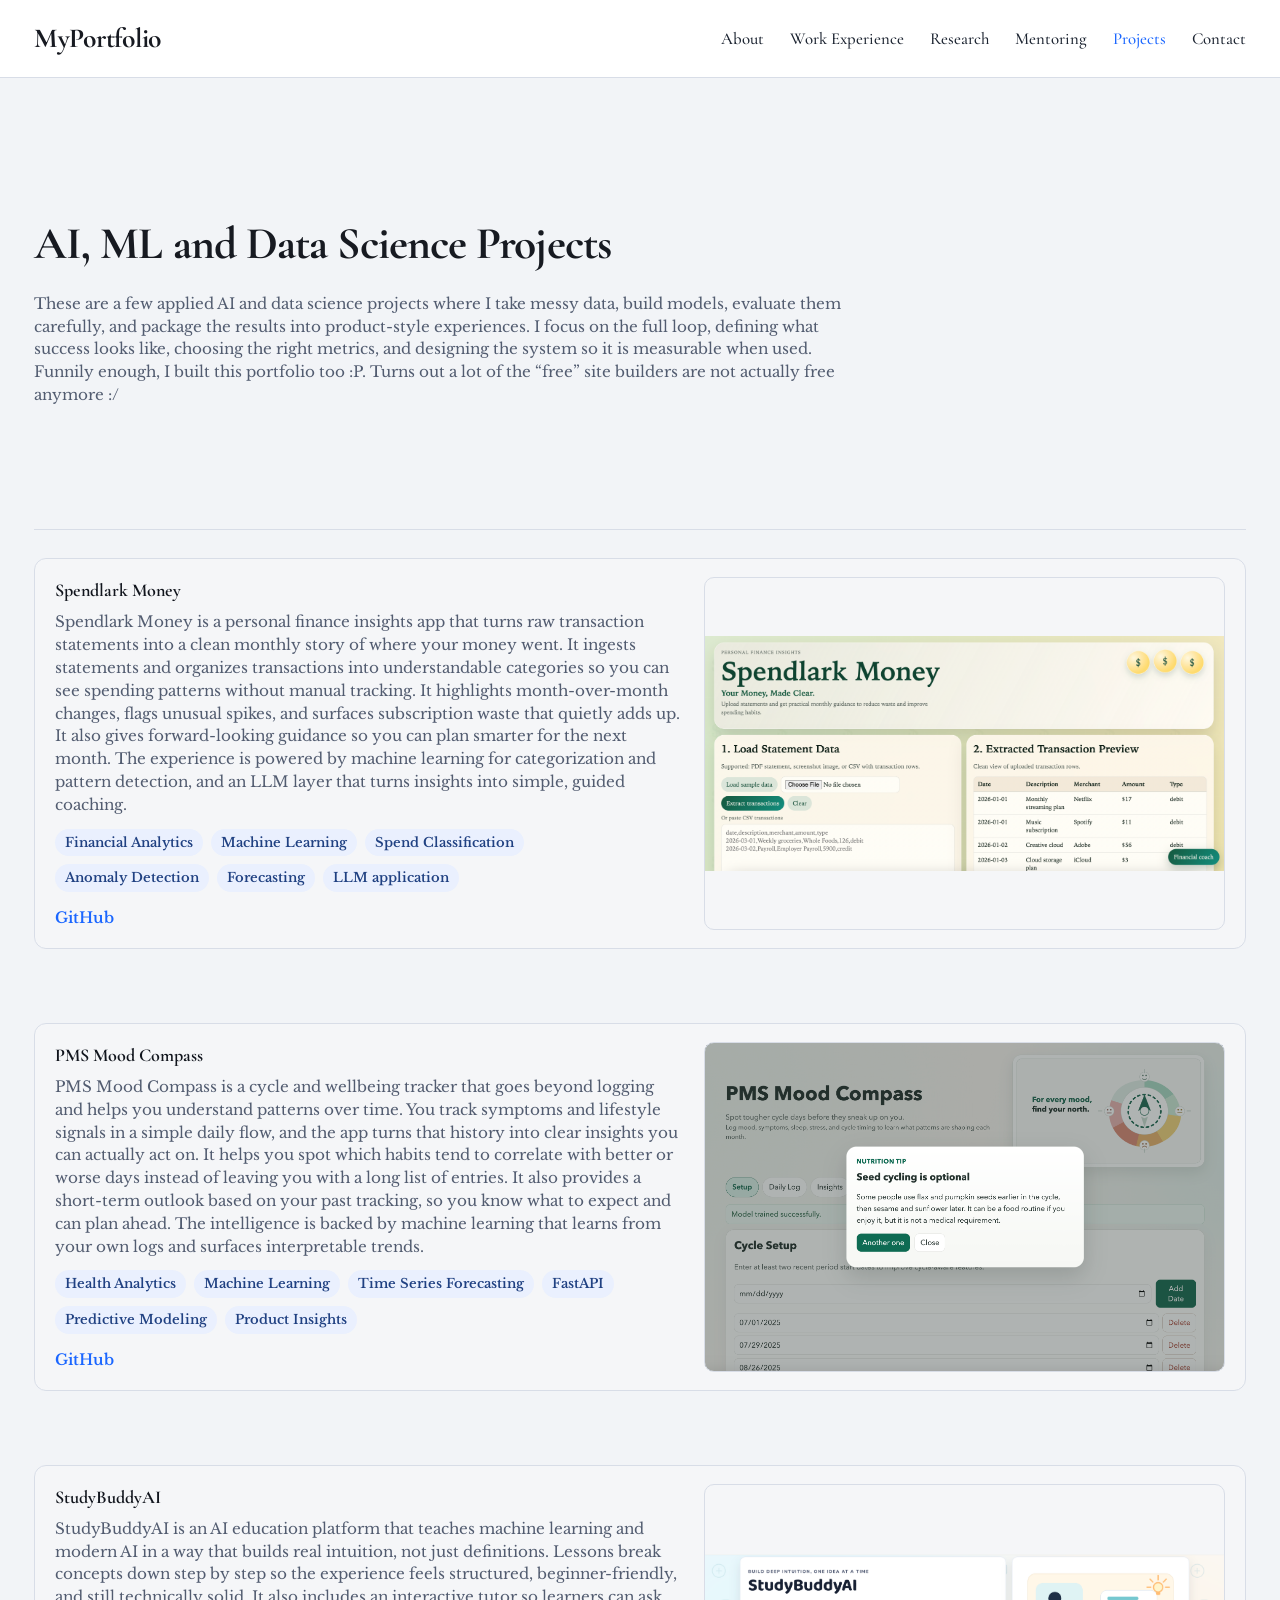
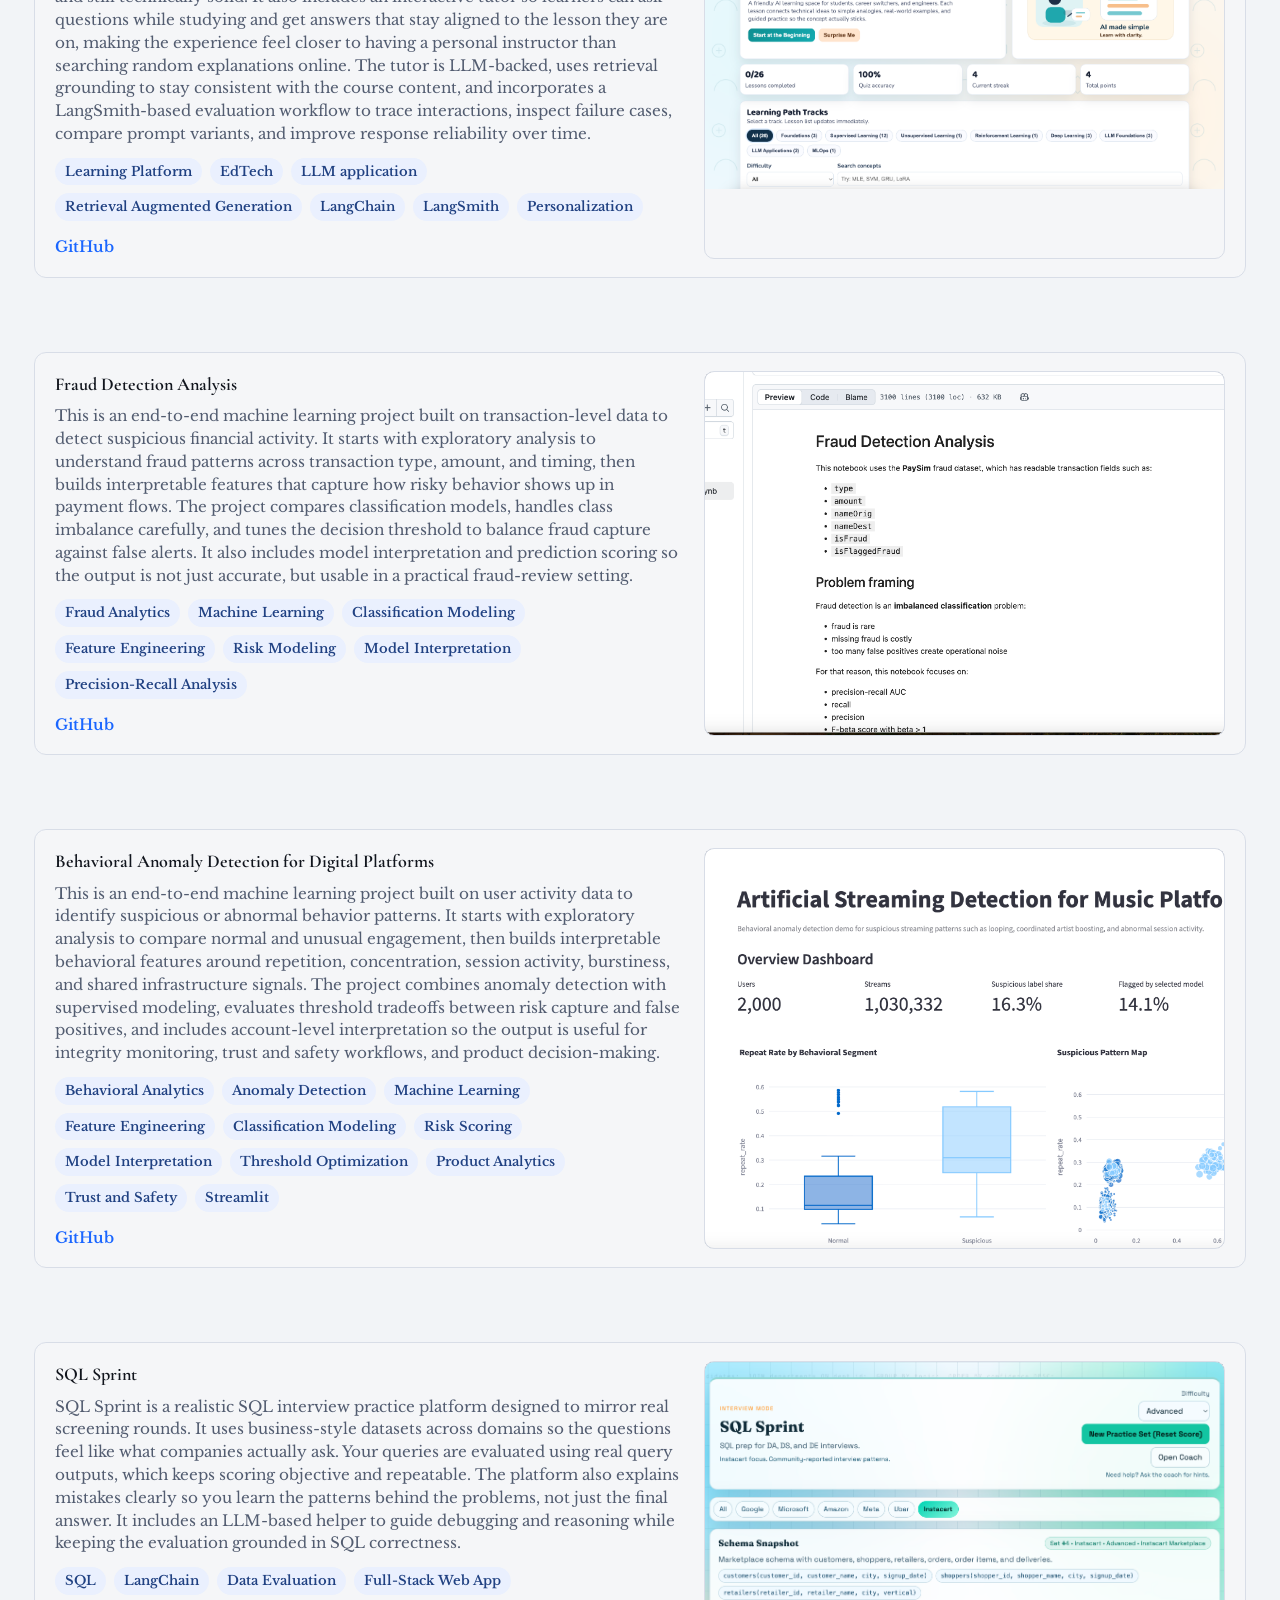
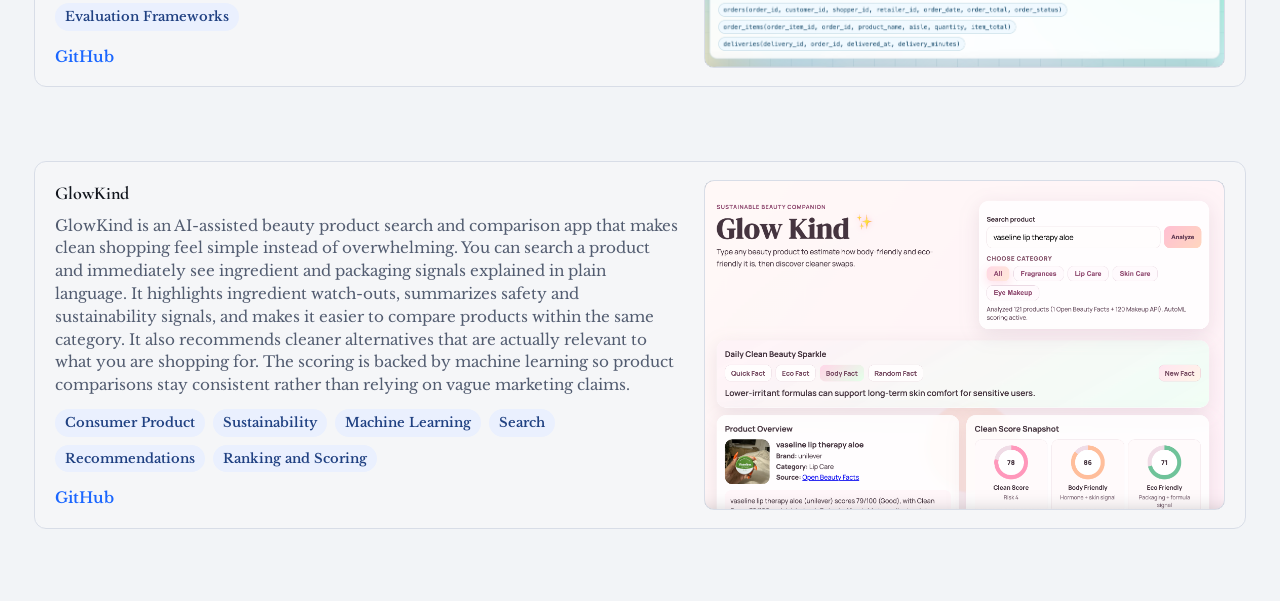
==== commit f2b55dfc: "Add behavioral anomaly detection project" ====
--- a/projects.html
+++ b/projects.html
@@ -152,6 +152,39 @@
 
         <article class="card project-card">
           <div>
+            <h3>Behavioral Anomaly Detection for Digital Platforms</h3>
+            <p>
+              This is an end-to-end machine learning project built on user activity data to identify
+              suspicious or abnormal behavior patterns. It starts with exploratory analysis to compare
+              normal and unusual engagement, then builds interpretable behavioral features around
+              repetition, concentration, session activity, burstiness, and shared infrastructure signals.
+              The project combines anomaly detection with supervised modeling, evaluates threshold
+              tradeoffs between risk capture and false positives, and includes account-level interpretation
+              so the output is useful for integrity monitoring, trust and safety workflows, and product
+              decision-making.
+            </p>
+            <div class="chip-row">
+              <span class="chip">Behavioral Analytics</span>
+              <span class="chip">Anomaly Detection</span>
+              <span class="chip">Machine Learning</span>
+              <span class="chip">Feature Engineering</span>
+              <span class="chip">Classification Modeling</span>
+              <span class="chip">Risk Scoring</span>
+              <span class="chip">Model Interpretation</span>
+              <span class="chip">Threshold Optimization</span>
+              <span class="chip">Product Analytics</span>
+              <span class="chip">Trust and Safety</span>
+              <span class="chip">Streamlit</span>
+            </div>
+            <div class="project-actions">
+              <a class="action-link" href="https://github.com/trshwetha7/Spotify-Streaming-Integrity" target="_blank" rel="noreferrer">GitHub</a>
+            </div>
+          </div>
+          <div class="project-media project-media-spotify" role="img" aria-label="Behavioral anomaly detection screenshot"></div>
+        </article>
+
+        <article class="card project-card">
+          <div>
             <h3>SQL Sprint</h3>
             <p>
               SQL Sprint is a realistic SQL interview practice platform designed to mirror real screening
--- a/assets/styles.css
+++ b/assets/styles.css
@@ -545,6 +545,14 @@
     linear-gradient(135deg, #1d2533, #2a3d5d);
 }
 
+.project-media-spotify {
+  background-image:
+    url("project-images/Spotify.png"),
+    radial-gradient(circle at 82% 30%, rgba(17, 98, 255, 0.26), transparent 36%),
+    radial-gradient(circle at 20% 80%, rgba(13, 170, 120, 0.16), transparent 32%),
+    linear-gradient(135deg, #1d2533, #2a3d5d);
+}
+
 .project-media-sqlsprint {
   background-image:
     url("project-images/SQLSprint.png"),
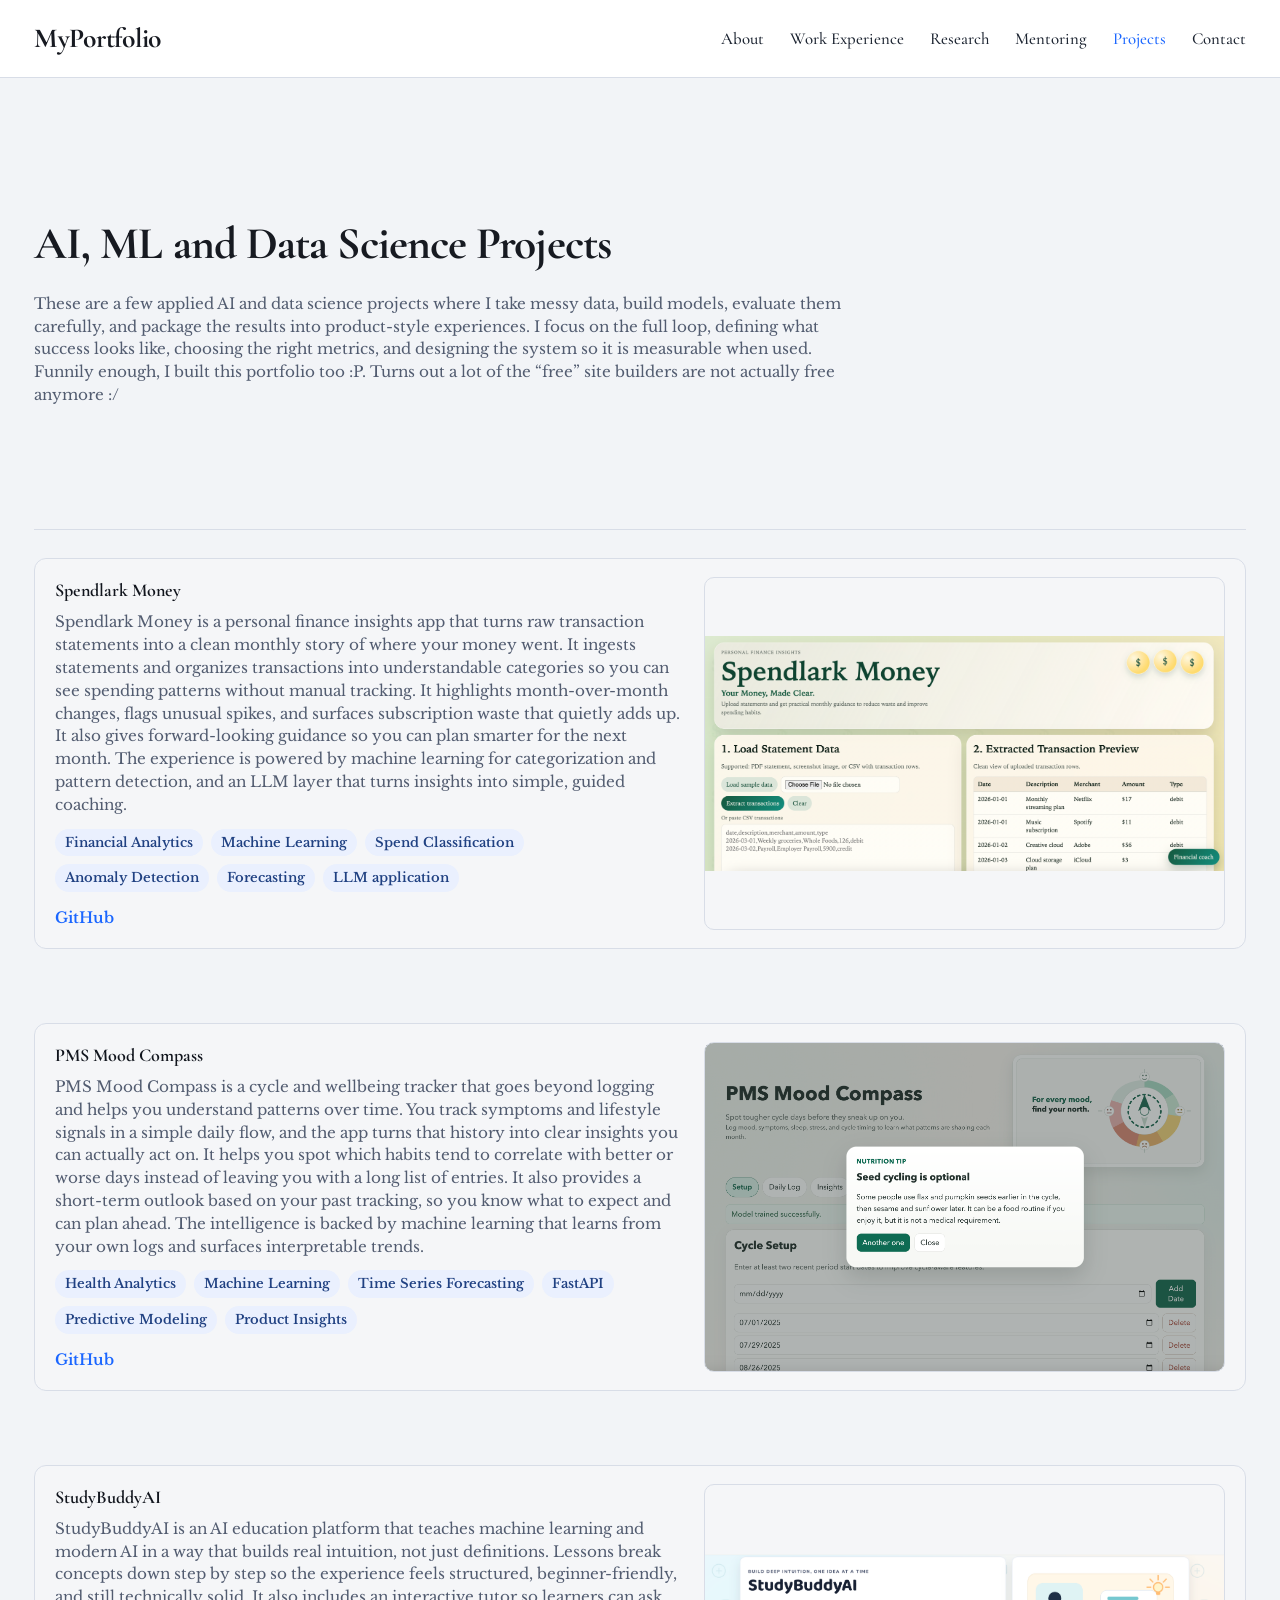
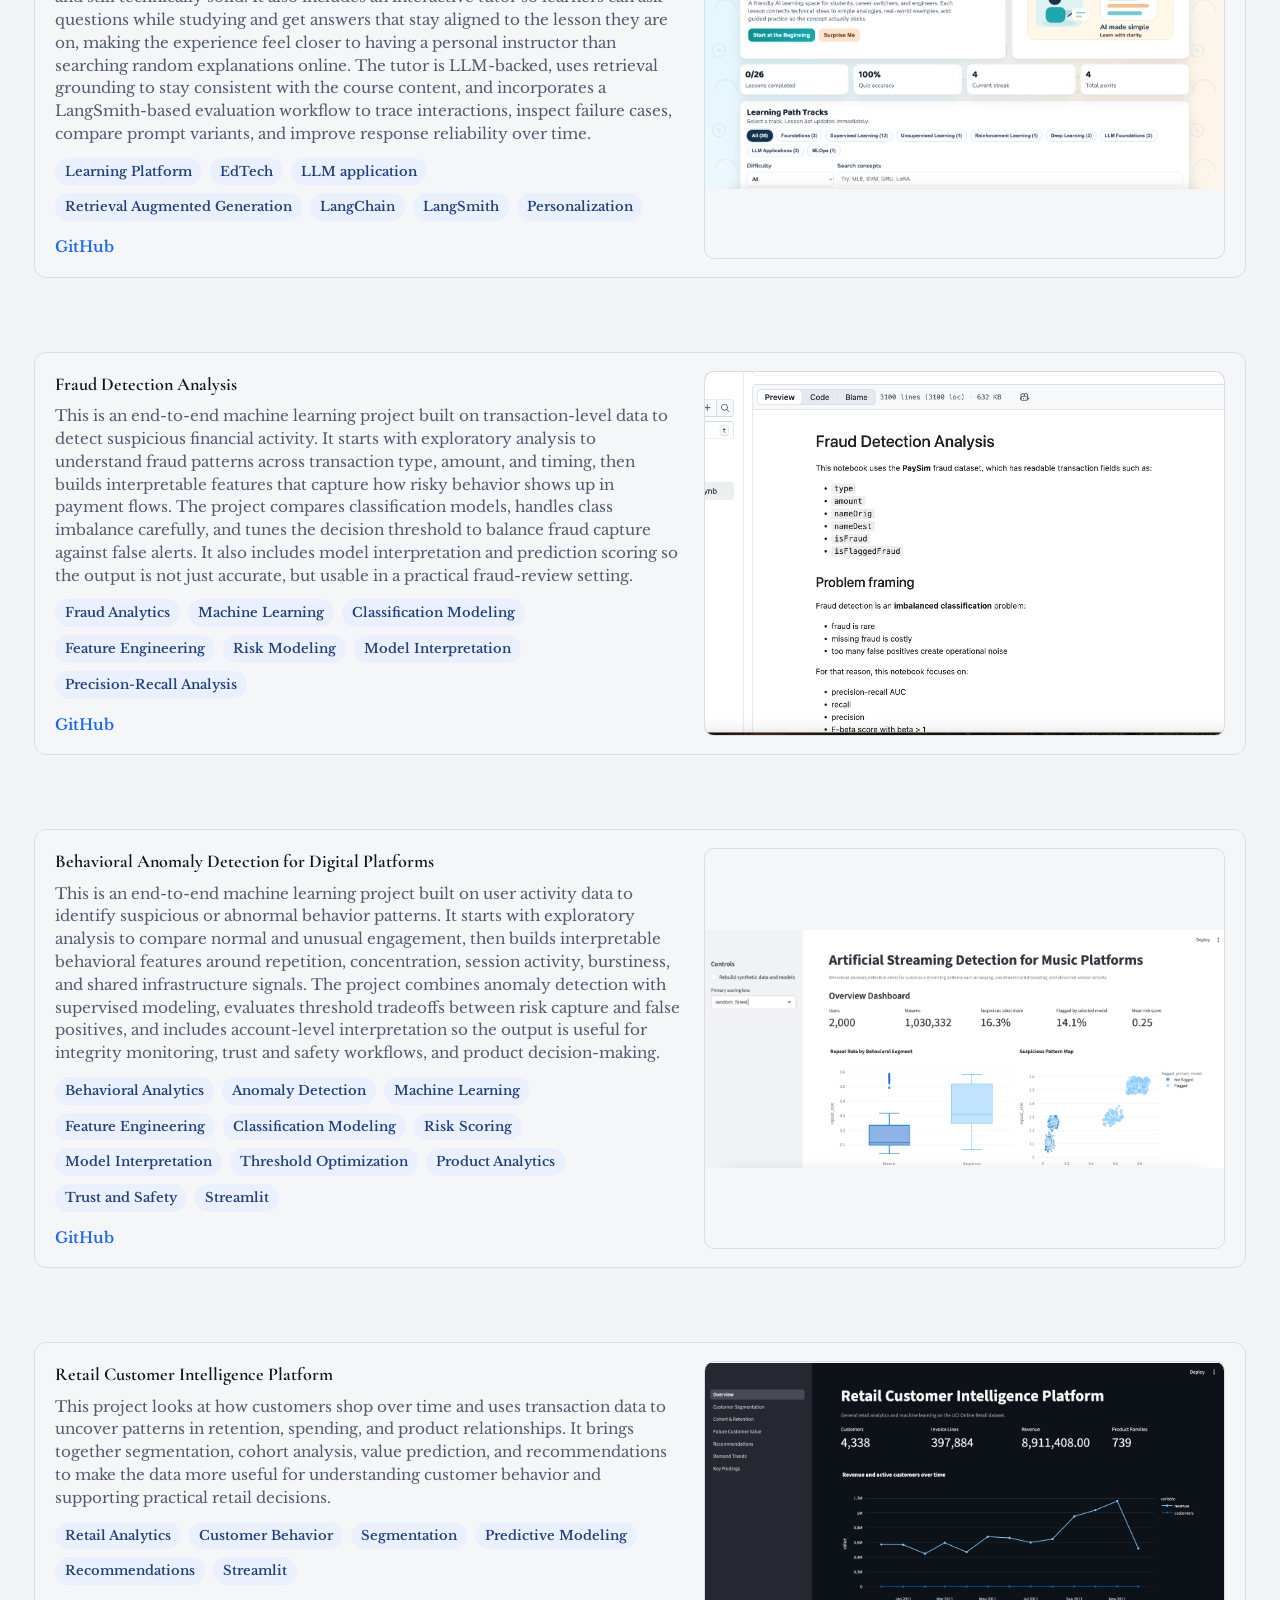
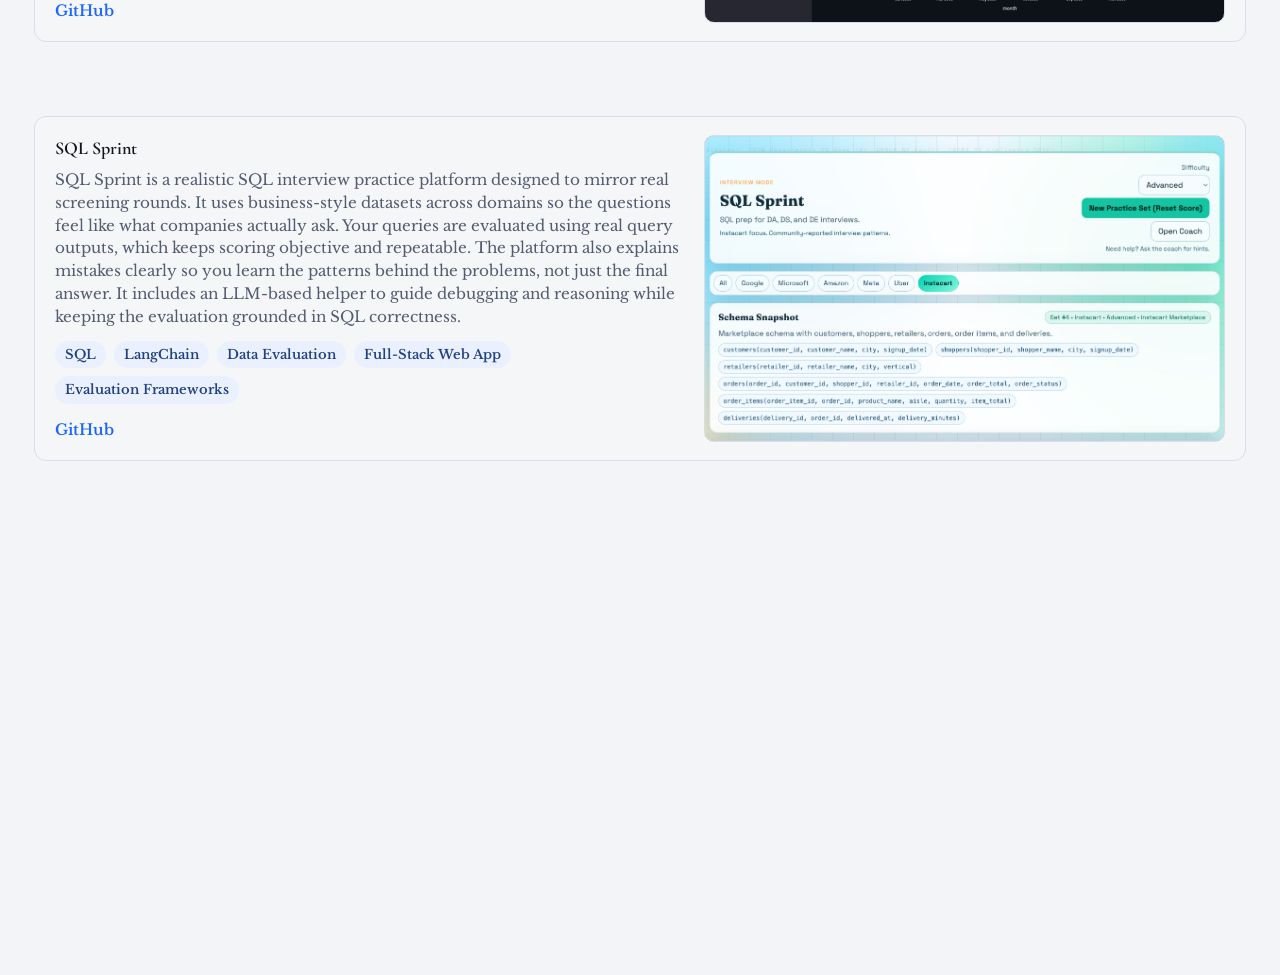
==== commit 60ef344e: "Add retail customer intelligence project" ====
--- a/projects.html
+++ b/projects.html
@@ -185,6 +185,30 @@
 
         <article class="card project-card">
           <div>
+            <h3>Retail Customer Intelligence Platform</h3>
+            <p>
+              This project looks at how customers shop over time and uses transaction data to uncover
+              patterns in retention, spending, and product relationships. It brings together segmentation,
+              cohort analysis, value prediction, and recommendations to make the data more useful for
+              understanding customer behavior and supporting practical retail decisions.
+            </p>
+            <div class="chip-row">
+              <span class="chip">Retail Analytics</span>
+              <span class="chip">Customer Behavior</span>
+              <span class="chip">Segmentation</span>
+              <span class="chip">Predictive Modeling</span>
+              <span class="chip">Recommendations</span>
+              <span class="chip">Streamlit</span>
+            </div>
+            <div class="project-actions">
+              <a class="action-link" href="https://github.com/trshwetha7/Retail-Customer-Intelligence-Platform" target="_blank" rel="noreferrer">GitHub</a>
+            </div>
+          </div>
+          <div class="project-media project-media-retail" role="img" aria-label="Retail customer intelligence screenshot"></div>
+        </article>
+
+        <article class="card project-card">
+          <div>
             <h3>SQL Sprint</h3>
             <p>
               SQL Sprint is a realistic SQL interview practice platform designed to mirror real screening
--- a/assets/styles.css
+++ b/assets/styles.css
@@ -546,11 +546,19 @@
 }
 
 .project-media-spotify {
-  background-image:
-    url("project-images/Spotify.png"),
-    radial-gradient(circle at 82% 30%, rgba(17, 98, 255, 0.26), transparent 36%),
-    radial-gradient(circle at 20% 80%, rgba(13, 170, 120, 0.16), transparent 32%),
-    linear-gradient(135deg, #1d2533, #2a3d5d);
+  background-image: url("project-images/Spotify.png");
+  background-size: contain;
+  background-position: center;
+  background-repeat: no-repeat;
+  background-color: var(--surface);
+}
+
+.project-media-retail {
+  background-image: url("project-images/Retail-Customer.png");
+  background-size: contain;
+  background-position: center;
+  background-repeat: no-repeat;
+  background-color: var(--surface);
 }
 
 .project-media-sqlsprint {
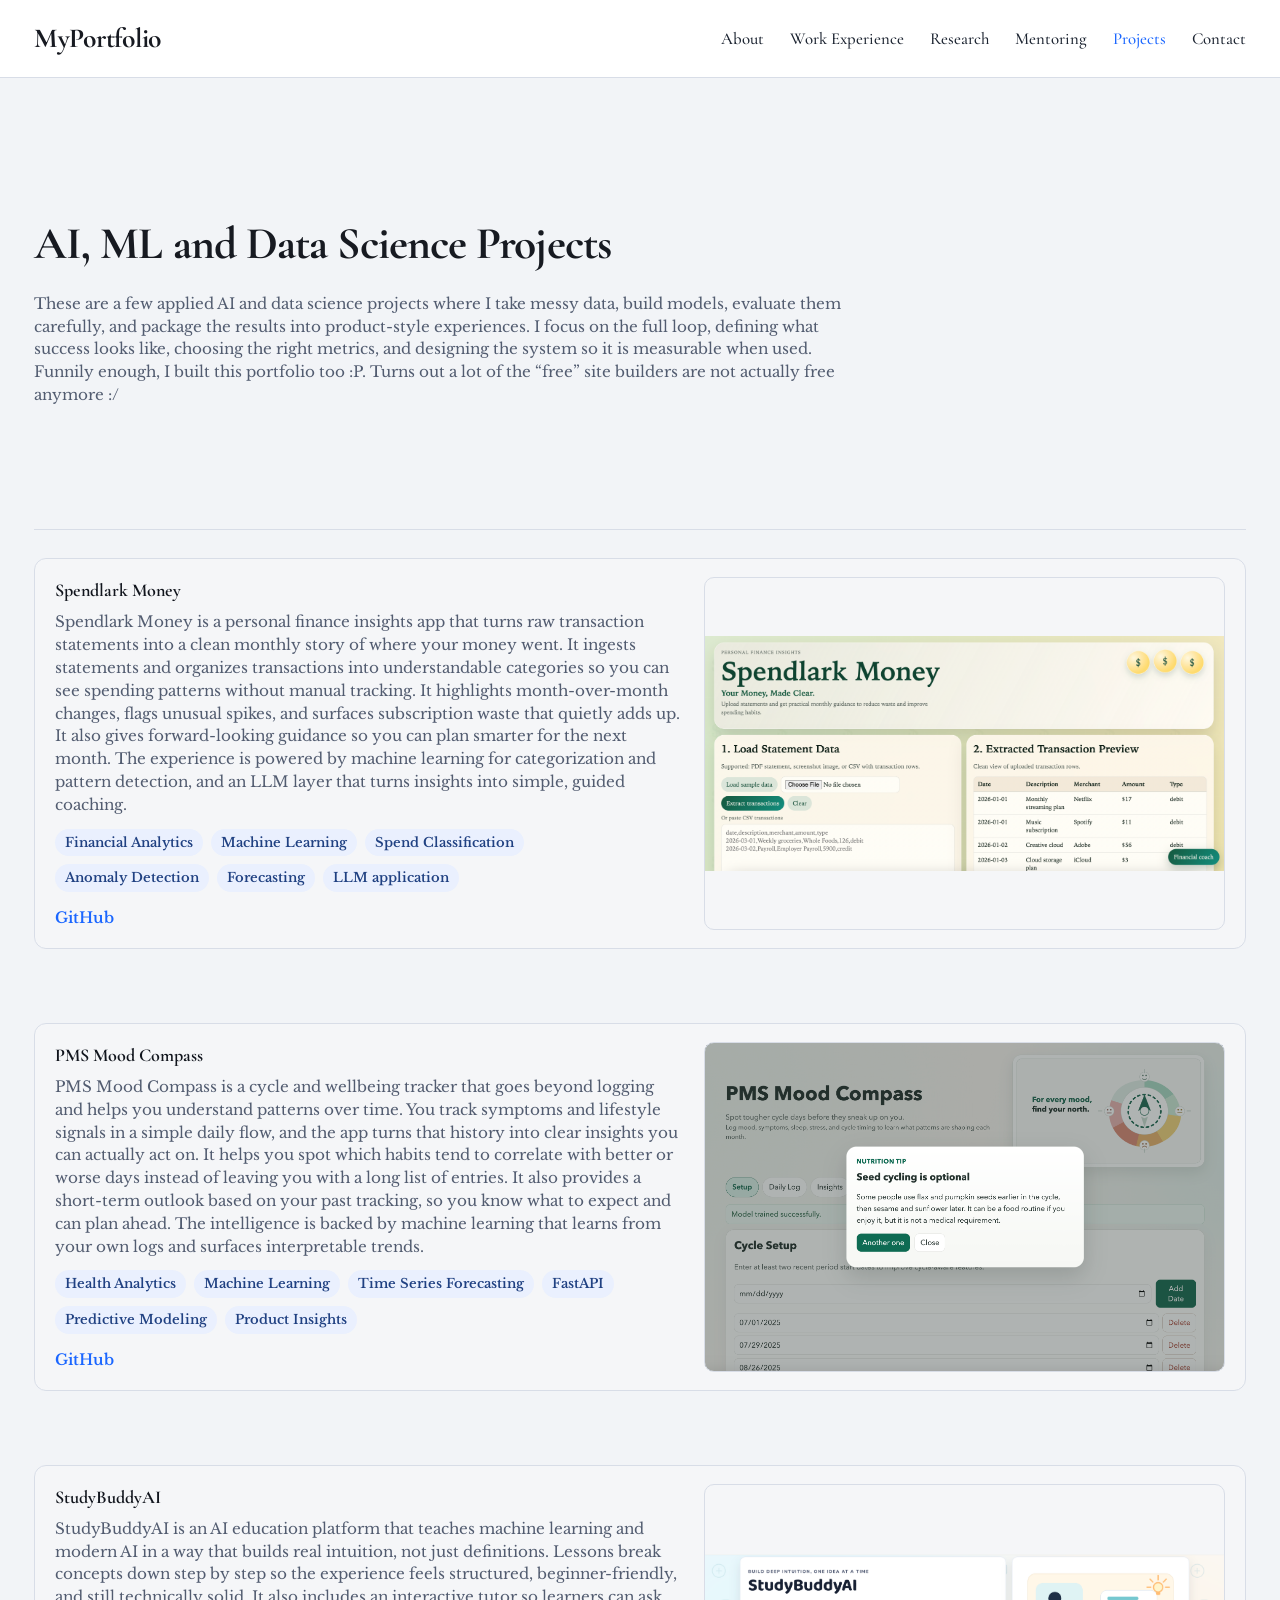
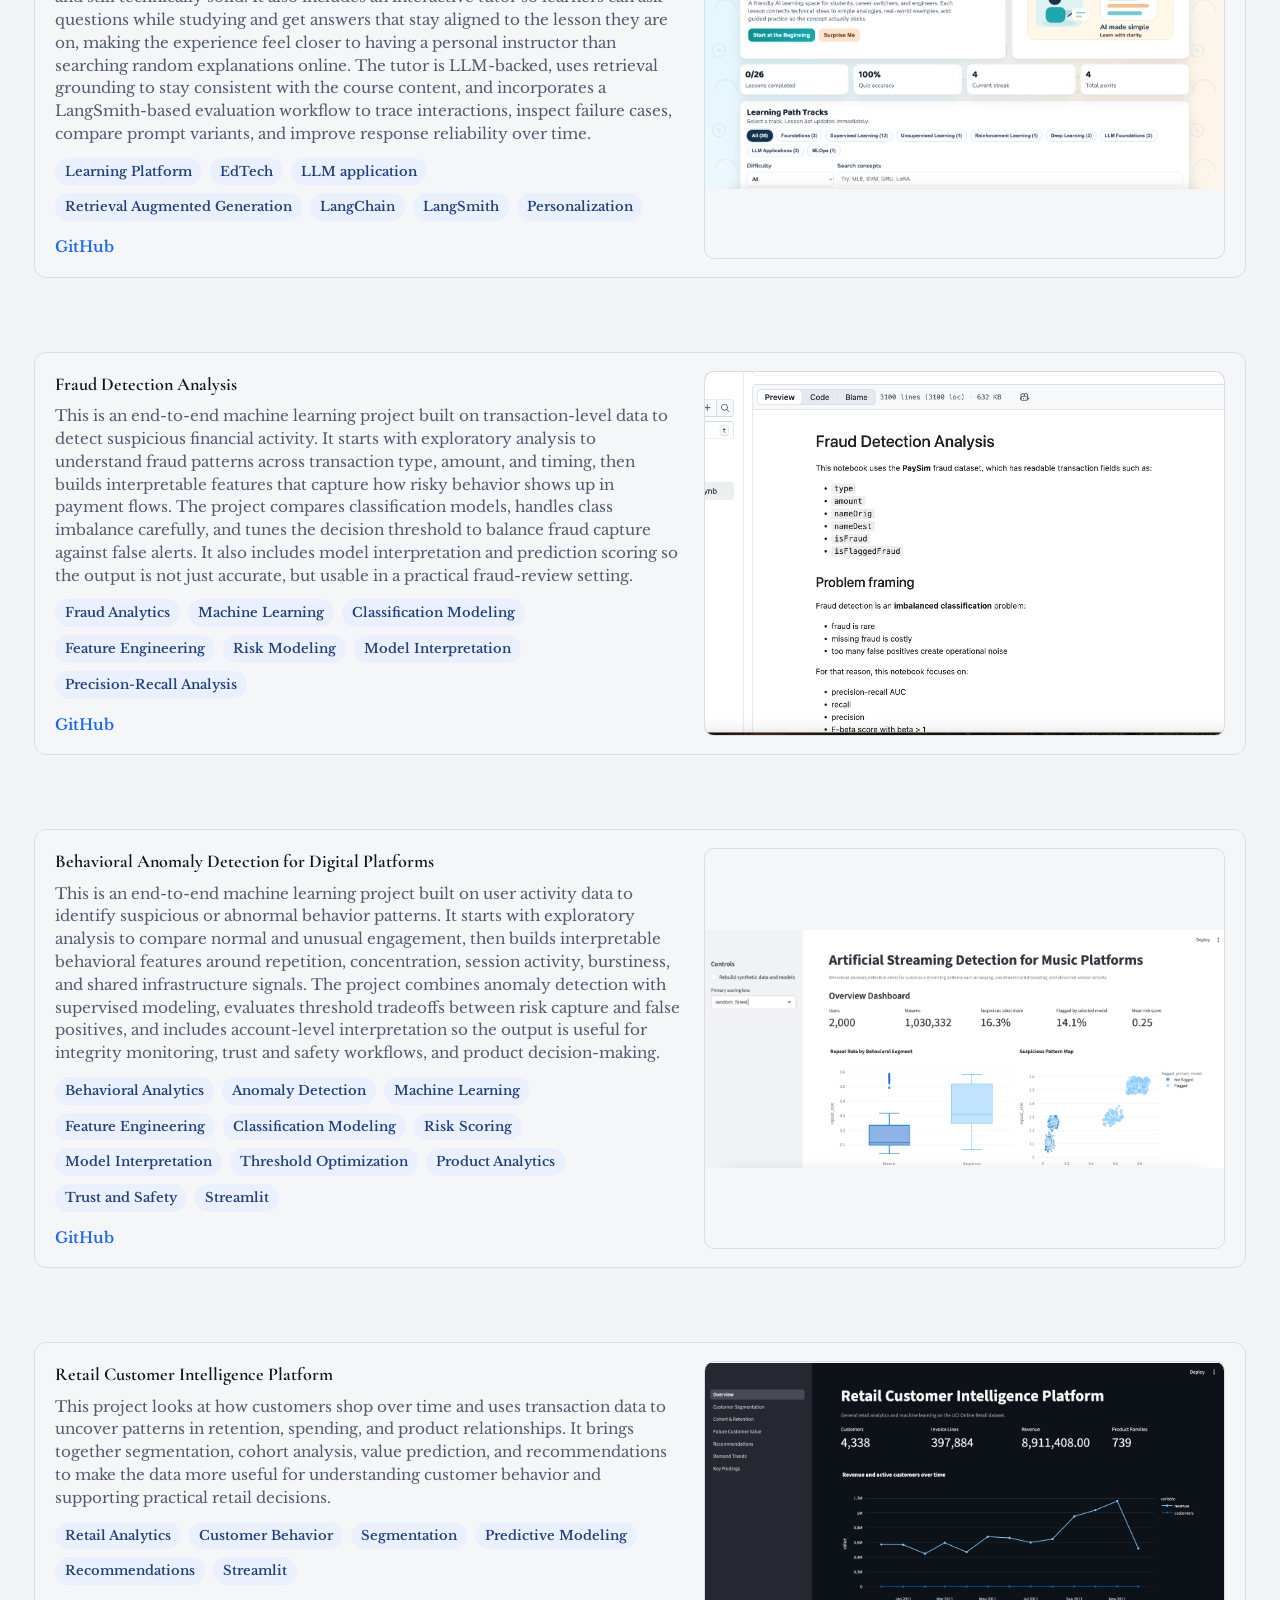
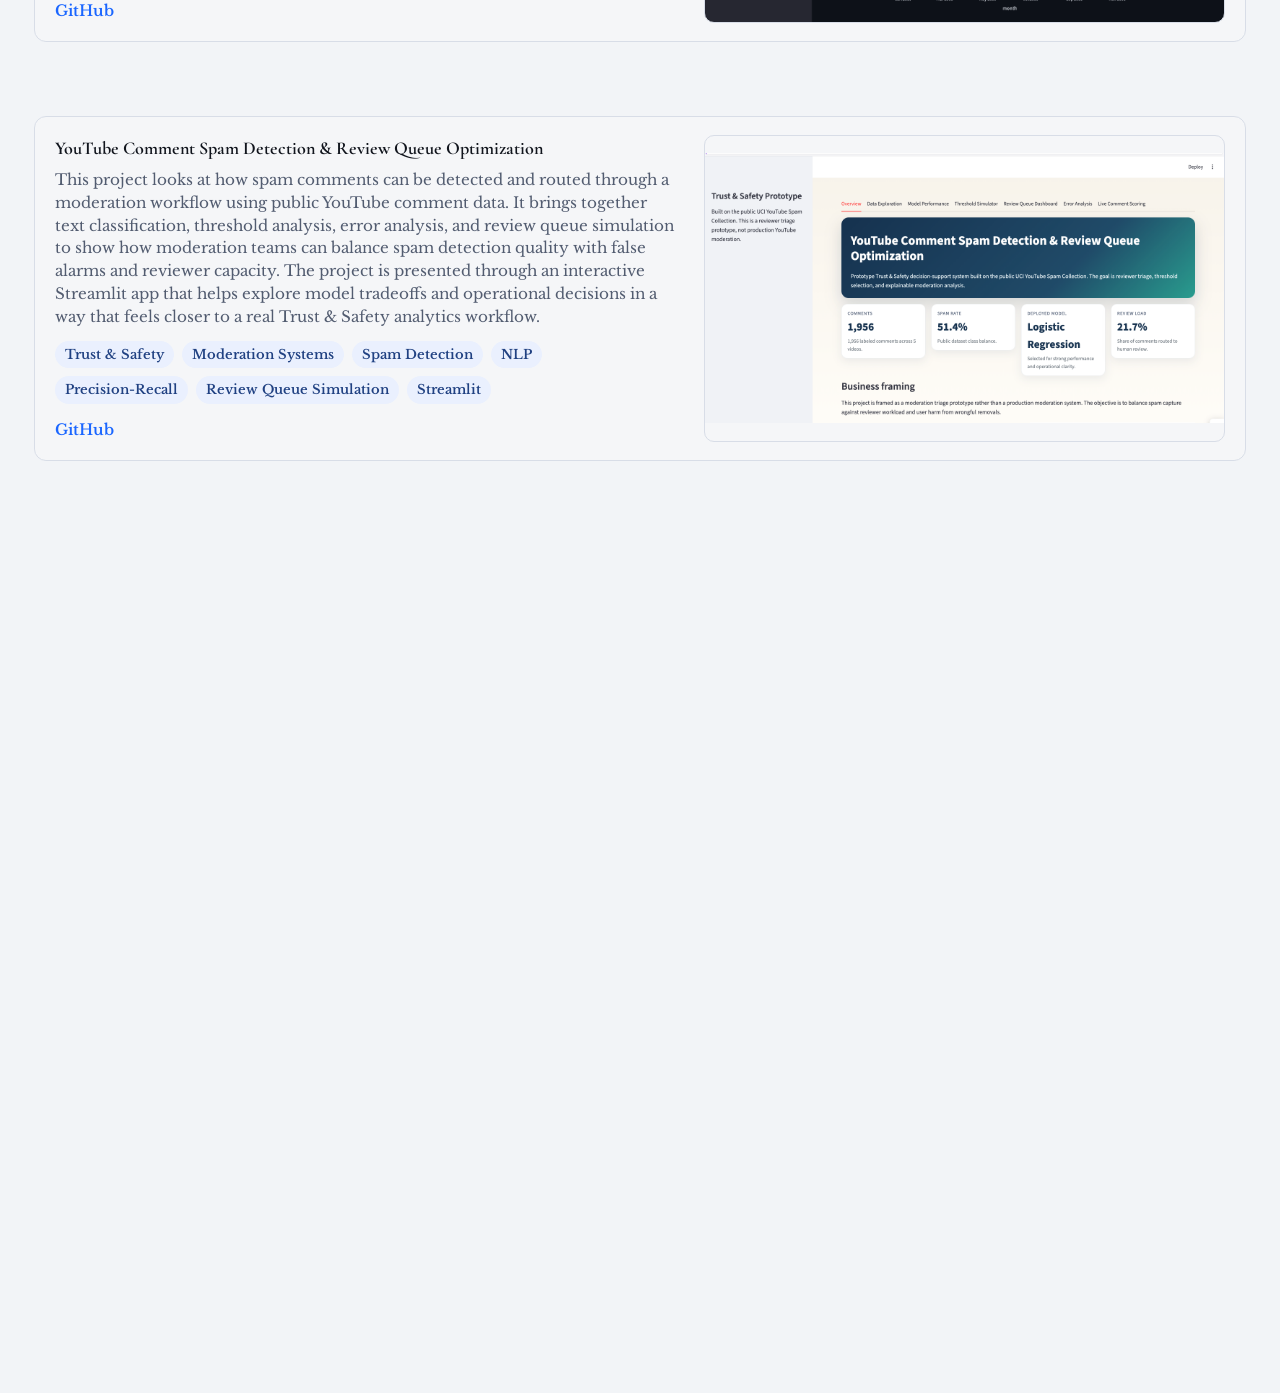
==== commit f155cd79: "Add YouTube spam detection project" ====
--- a/projects.html
+++ b/projects.html
@@ -209,6 +209,34 @@
 
         <article class="card project-card">
           <div>
+            <h3>YouTube Comment Spam Detection &amp; Review Queue Optimization</h3>
+            <p>
+              This project looks at how spam comments can be detected and routed through a moderation
+              workflow using public YouTube comment data. It brings together text classification,
+              threshold analysis, error analysis, and review queue simulation to show how moderation teams
+              can balance spam detection quality with false alarms and reviewer capacity. The project is
+              presented through an interactive Streamlit app that helps explore model tradeoffs and
+              operational decisions in a way that feels closer to a real Trust &amp; Safety analytics
+              workflow.
+            </p>
+            <div class="chip-row">
+              <span class="chip">Trust &amp; Safety</span>
+              <span class="chip">Moderation Systems</span>
+              <span class="chip">Spam Detection</span>
+              <span class="chip">NLP</span>
+              <span class="chip">Precision-Recall</span>
+              <span class="chip">Review Queue Simulation</span>
+              <span class="chip">Streamlit</span>
+            </div>
+            <div class="project-actions">
+              <a class="action-link" href="https://github.com/trshwetha7/YouTube-Comment-Spam-Detection-Review-Queue-Optimization" target="_blank" rel="noreferrer">GitHub</a>
+            </div>
+          </div>
+          <div class="project-media project-media-youtube" role="img" aria-label="YouTube spam detection screenshot"></div>
+        </article>
+
+        <article class="card project-card">
+          <div>
             <h3>SQL Sprint</h3>
             <p>
               SQL Sprint is a realistic SQL interview practice platform designed to mirror real screening
--- a/assets/styles.css
+++ b/assets/styles.css
@@ -561,6 +561,14 @@
   background-color: var(--surface);
 }
 
+.project-media-youtube {
+  background-image: url("project-images/Youtube.png");
+  background-size: contain;
+  background-position: center;
+  background-repeat: no-repeat;
+  background-color: var(--surface);
+}
+
 .project-media-sqlsprint {
   background-image:
     url("project-images/SQLSprint.png"),
